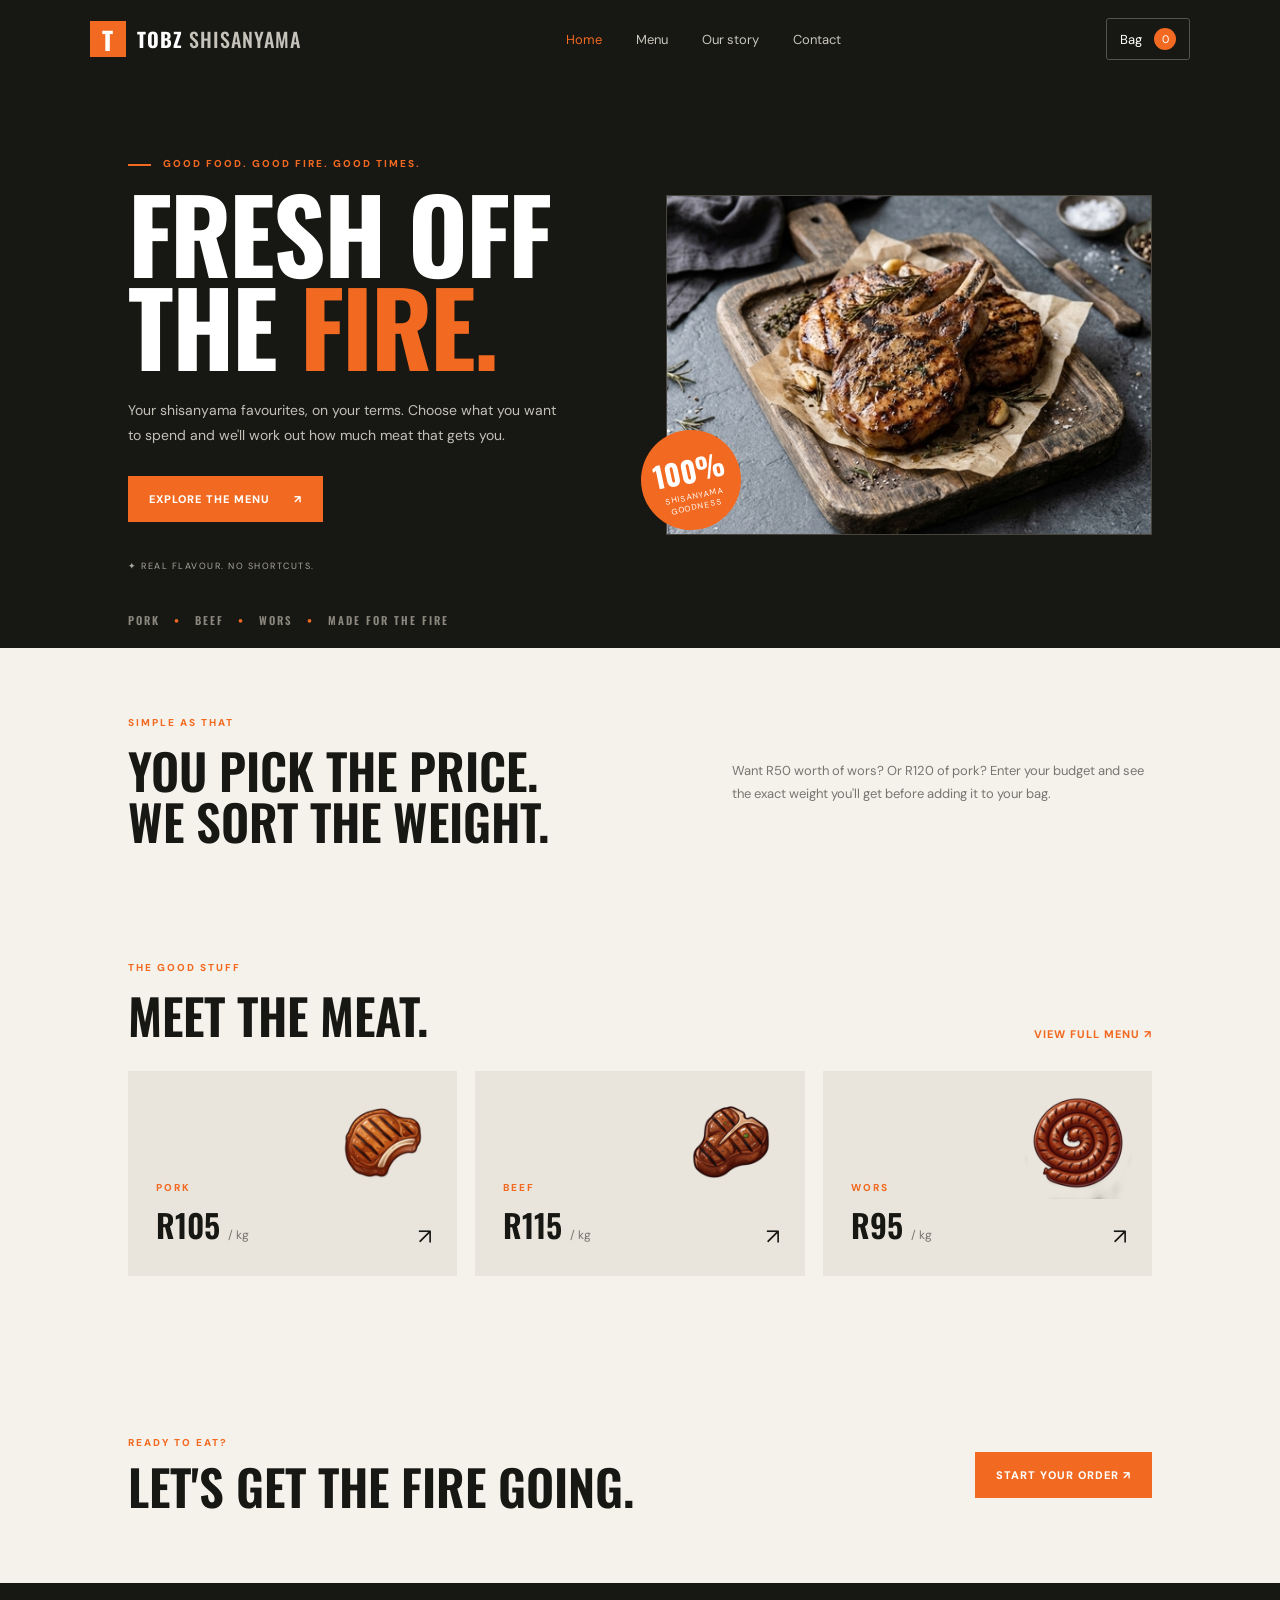
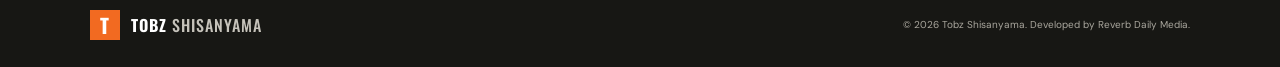
==== index.html @ d02a060b "Remove temporary PWA diagnostic display" ====
<!DOCTYPE html>
<html lang="en">
<head>
  <meta charset="UTF-8"><meta name="viewport" content="width=device-width, initial-scale=1.0">
  <meta name="theme-color" content="#171714"><meta name="description" content="Order shisanyama from Tobz. Choose how much you want to spend and we'll calculate your meat weight.">
  <title>Tobz Shisanyama | Good food. Good fire.</title>
  <link rel="preconnect" href="https://fonts.googleapis.com"><link rel="preconnect" href="https://fonts.gstatic.com" crossorigin>
  <link href="https://fonts.googleapis.com/css2?family=DM+Sans:wght@400;500;600;700;800&family=Oswald:wght@500;600;700&display=swap" rel="stylesheet"><link rel="stylesheet" href="style.css">

  <link rel="manifest" href="./manifest.json">
  <link rel="icon" type="image/svg+xml" sizes="any" href="./icons/icon-192.svg">
  <link rel="apple-touch-icon" href="./icons/icon-192.svg">
  <meta name="apple-mobile-web-app-capable" content="yes">
  <meta name="apple-mobile-web-app-status-bar-style" content="black-translucent">
  <meta name="apple-mobile-web-app-title" content="Tobz Shisanyama">
  <meta name="mobile-web-app-capable" content="yes">
  <meta name="msapplication-TileColor" content="#171714">
</head>
<body>
<header class="site-header"><a class="brand" href="index.html"><span class="brand-mark">T</span><span>TOBZ<span class="brand-light"> SHISANYAMA</span></span></a>
<nav class="desktop-nav"><a class="active" href="index.html">Home</a><a href="menu.html">Menu</a><a href="about.html">Our story</a><a href="contact.html">Contact</a></nav>
<button class="cart-trigger" id="open-cart"><span>Bag</span><span class="cart-count" id="cart-count">0</span></button></header>
<main>
<section class="hero home-hero"><div class="hero-copy"><p class="eyebrow"><span></span> GOOD FOOD. GOOD FIRE. GOOD TIMES.</p><h1>FRESH OFF<br>THE <em>FIRE.</em></h1><p class="hero-description">Your shisanyama favourites, on your terms. Choose what you want to spend and we'll work out how much meat that gets you.</p><a class="primary-button" href="menu.html">EXPLORE THE MENU <span>↗</span></a><div class="hero-note">✦ REAL FLAVOUR. NO SHORTCUTS.</div></div>
<div class="hero-visual"><div class="hero-image-placeholder"><img src="images/Hero%20Image.jpg" alt="Tobz Shisanyama food"></div><div class="hero-stamp"><strong>100%</strong><span>SHISANYAMA<br>GOODNESS</span></div></div><div class="hero-bottom">PORK <span>•</span> BEEF <span>•</span> WORS <span>•</span> MADE FOR THE FIRE</div></section>
<section class="home-intro"><div><p class="eyebrow">SIMPLE AS THAT</p><h2>YOU PICK THE PRICE.<br>WE SORT THE WEIGHT.</h2></div><p>Want R50 worth of wors? Or R120 of pork? Enter your budget and see the exact weight you'll get before adding it to your bag.</p></section>
<section class="quick-menu"><div class="section-heading"><div><p class="eyebrow">THE GOOD STUFF</p><h2>MEET THE MEAT.</h2></div><a class="text-link" href="menu.html">VIEW FULL MENU ↗</a></div><div class="quick-grid">
<a class="quick-card" href="menu.html#pork"><img class="quick-meat-image" src="images/Pork.png" alt="Pork"><span class="quick-type">PORK</span><strong>R105 <small>/ kg</small></strong><span class="quick-arrow">↗</span></a>
<a class="quick-card" href="menu.html#beef"><img class="quick-meat-image" src="images/Beef.png" alt="Beef"><span class="quick-type">BEEF</span><strong>R115 <small>/ kg</small></strong><span class="quick-arrow">↗</span></a>
<a class="quick-card" href="menu.html#wors"><img class="quick-meat-image" src="images/Wors.png" alt="Wors"><span class="quick-type">WORS</span><strong>R95 <small>/ kg</small></strong><span class="quick-arrow">↗</span></a></div></section>
<section class="contact-strip"><div><p class="eyebrow">READY TO EAT?</p><h2>LET'S GET THE FIRE GOING.</h2></div><a href="menu.html" class="primary-button">START YOUR ORDER ↗</a></section>
</main>
<footer><a class="brand footer-brand" href="index.html"><span class="brand-mark">T</span><span>TOBZ<span class="brand-light"> SHISANYAMA</span></span></a><span>© <span class="year"></span> Tobz Shisanyama. Developed by Reverb Daily Media.</span></footer>
<nav class="mobile-nav"><a class="selected" href="index.html"><span>⌂</span>Home</a><a href="menu.html"><span>☷</span>Menu</a><button id="mobile-cart"><span>▣</span>Bag <i id="mobile-cart-count">0</i></button><a href="about.html"><span>✦</span>About</a><a href="contact.html"><span>⌖</span>Contact</a></nav>
<div class="cart-overlay" id="cart-overlay" aria-hidden="true"><aside class="cart-panel" role="dialog" aria-modal="true" aria-labelledby="cart-title"><div class="cart-header"><div><p class="eyebrow">YOUR ORDER</p><h2 id="cart-title">YOUR BAG</h2></div><button class="close-cart" id="close-cart">×</button></div><div class="cart-items" id="cart-items"></div><div class="cart-footer"><div class="cart-total"><span>Subtotal</span><strong id="cart-total">R0.00</strong></div><button class="checkout-button" id="checkout-button" disabled>CHECKOUT</button></div></aside></div>
<script src="script.js"></script>

</body></html>
---- style.css ----
:root{--ink:#171714;--paper:#f5f2eb;--orange:#f26a21;--muted:#77756f;--line:#dedbd3;--white:#fff;--font:'DM Sans',sans-serif;--display:'Oswald',sans-serif}*{box-sizing:border-box}html{scroll-behavior:smooth;scroll-padding-top:90px}body{margin:0;background:var(--paper);color:var(--ink);font-family:var(--font)}a{color:inherit;text-decoration:none}button,input{font:inherit}button{cursor:pointer}.site-header{height:78px;padding:0 7%;display:flex;align-items:center;justify-content:space-between;background:var(--ink);color:white;position:sticky;top:0;z-index:5}.brand{display:flex;align-items:center;gap:11px;font-family:var(--display);font-size:20px;font-weight:700;letter-spacing:1px}.brand-mark{display:grid;place-items:center;width:36px;height:36px;background:var(--orange);color:white;font-size:25px}.brand-light{font-weight:500;color:#c6c3bb}.desktop-nav{display:flex;gap:34px;color:#c9c6bd;font-size:13px}.desktop-nav a:hover,.desktop-nav a.active{color:var(--orange)}.cart-trigger{display:flex;align-items:center;gap:12px;border:1px solid #55534d;background:transparent;color:white;border-radius:3px;padding:9px 13px;font-size:13px}.cart-count{display:grid;place-items:center;min-width:22px;height:22px;padding:0 5px;border-radius:50px;background:var(--orange);font-size:11px}.hero{position:relative;min-height:570px;background:var(--ink);color:white;padding:78px 10% 75px;display:grid;grid-template-columns:1fr 1fr;align-items:center;gap:5%;overflow:hidden}.hero-copy{position:relative;z-index:1}.eyebrow{font-size:10px;font-weight:800;letter-spacing:2px;color:var(--orange);margin:0 0 16px}.eyebrow span{display:inline-block;width:23px;height:2px;background:var(--orange);vertical-align:middle;margin-right:8px}.hero h1,.page-hero h1{font:700 clamp(65px,8vw,108px)/.91 var(--display);letter-spacing:-2px;margin:0 0 25px}.hero h1 em,.page-hero h1 em{font-style:normal;color:var(--orange)}.hero-description{max-width:430px;color:#c4c1b9;font-size:14px;line-height:1.8;margin-bottom:28px}.primary-button{display:inline-flex;align-items:center;gap:24px;background:var(--orange);color:white;padding:16px 21px;font-size:11px;font-weight:800;letter-spacing:1px;border:0;transition:.2s}.primary-button:hover,.add-button:hover{background:#d9530e;transform:translateY(-2px)}.hero-note{margin-top:38px;color:#aaa79e;font-size:9px;letter-spacing:1.5px}.hero-visual{position:relative;min-height:340px;display:grid;place-items:center}.hero-image-placeholder{width:100%;height:340px;background:linear-gradient(140deg,#39352d,#24231e);border:1px solid #49453c;display:flex;flex-direction:column;align-items:center;justify-content:center;gap:15px;color:#aaa69b;font-size:9px;letter-spacing:2px;text-align:center}.placeholder-icon{font-size:65px}.hero-stamp{position:absolute;bottom:5px;left:-25px;width:100px;height:100px;background:var(--orange);border-radius:50%;display:flex;flex-direction:column;align-items:center;justify-content:center;transform:rotate(-12deg)}.hero-stamp strong{font:700 29px var(--display)}.hero-stamp span{font-size:8px;line-height:1.3;letter-spacing:1px;text-align:center}.hero-bottom{position:absolute;bottom:20px;left:10%;font:600 11px var(--display);letter-spacing:2px;color:#8b887e}.hero-bottom span{color:var(--orange);padding:0 9px}.home-intro{padding:68px 10%;display:flex;align-items:center;justify-content:space-between;gap:45px}.home-intro h2,.section-heading h2,.about-section h2,.contact-strip h2,.story-content h2{font:600 clamp(34px,4vw,49px)/1.05 var(--display);margin:0}.home-intro>p{max-width:420px;font-size:13px;line-height:1.8;color:var(--muted)}.quick-menu{padding:45px 10% 90px}.section-heading{display:flex;justify-content:space-between;align-items:end}.text-link{font-size:11px;font-weight:800;color:var(--orange);letter-spacing:1px}.quick-grid{display:grid;grid-template-columns:repeat(3,1fr);gap:18px;margin-top:30px}.quick-card{position:relative;background:#e9e5dc;padding:28px;min-height:205px;display:flex;flex-direction:column;align-items:flex-start;justify-content:flex-end;transition:.2s}.quick-card:hover{transform:translateY(-4px);background:#e2dcd0}.quick-meat-image{position:absolute;top:16px;right:18px;width:112px;height:112px;object-fit:contain}.quick-type{font-size:10px;font-weight:800;letter-spacing:2px;color:var(--orange)}.quick-card strong{font:600 32px var(--display);margin-top:7px}.quick-card strong small{font:400 12px var(--font);color:var(--muted)}.quick-arrow{position:absolute;bottom:25px;right:25px;font-size:22px}.contact-strip{padding:70px 10%;display:flex;justify-content:space-between;align-items:center;gap:20px}.contact-strip .eyebrow{margin-bottom:12px}footer{background:var(--ink);color:#aaa79e;padding:27px 7%;display:flex;justify-content:space-between;align-items:center;font-size:10px}.footer-brand{color:white;font-size:16px}.footer-brand .brand-mark{width:30px;height:30px;font-size:20px}.page-hero{background:var(--ink);color:white;padding:75px 10% 80px}.page-hero h1{font-size:clamp(60px,8vw,94px);margin-bottom:18px}.page-hero>p:last-child{max-width:540px;color:#c4c1b9;font-size:14px;line-height:1.7}.menu-section{padding:55px 10% 90px}.price-explainer{display:flex;align-items:center;gap:17px;background:#e9e5dc;padding:20px 23px;margin-bottom:28px}.explainer-icon{display:grid;place-items:center;flex:0 0 42px;height:42px;background:var(--orange);color:white;font-size:26px}.price-explainer strong{font:600 19px var(--display)}.price-explainer p{font-size:11px;color:var(--muted);margin:5px 0 0}.category-tabs{display:flex;gap:8px;margin:28px 0}.category-tab{border:1px solid var(--line);background:transparent;padding:10px 19px;font-size:11px;font-weight:700;color:#68665f;border-radius:2px}.category-tab.active,.category-tab:hover{background:var(--ink);border-color:var(--ink);color:white}.product-grid{display:grid;grid-template-columns:repeat(3,1fr);gap:20px}.product-card{background:white;border:1px solid #e9e6df;min-width:0;scroll-margin-top:95px}.product-image-placeholder{height:205px;background:#e9e5dc;display:flex;flex-direction:column;justify-content:center;align-items:center;gap:10px;color:#aaa397}.product-image-placeholder img{width:100%;height:100%;padding:12px;object-fit:contain}.product-info{padding:20px}.product-category{font-size:9px;font-weight:800;letter-spacing:1.7px;color:var(--orange)}.product-info h3{font:600 25px var(--display);margin:7px 0}.product-price{font-size:13px;font-weight:800;margin:0 0 20px}.product-price span{font-weight:400;color:var(--muted)}.amount-label{display:block;font-size:9px;font-weight:800;letter-spacing:1px;color:#77756f}.amount-input-wrap{height:47px;margin-top:9px;border:1px solid var(--line);display:flex;align-items:center;background:#fff}.amount-input-wrap b{padding-left:13px;color:var(--orange);font-size:15px}.amount-input-wrap input{width:100%;height:100%;border:0;outline:0;padding:0 12px;font-size:16px;font-weight:700;color:var(--ink);background:transparent}.amount-input-wrap:focus-within{border-color:var(--orange)}.weight-result{display:flex;justify-content:space-between;align-items:center;padding:14px 0;border-bottom:1px solid var(--line);margin-bottom:15px}.weight-result span{font-size:9px;font-weight:800;letter-spacing:1px;color:var(--muted)}.weight-result strong{font:600 22px var(--display)}.add-button{width:100%;display:flex;justify-content:space-between;align-items:center;background:var(--ink);color:white;border:0;padding:14px 16px;font-size:10px;font-weight:800;letter-spacing:1px;transition:.2s}.add-button span{font-size:17px}.menu-footnote{font-size:10px;color:var(--muted);margin-top:23px}.story-content{padding:85px 12%;display:grid;grid-template-columns:.8fr 1.2fr;gap:75px;align-items:center}.story-art{min-height:310px;background:#e9e5dc;display:grid;place-items:center;font-size:110px}.story-content h2{margin-bottom:20px}.story-content p:not(.eyebrow){font-size:13px;line-height:1.9;color:var(--muted)}.story-content .primary-button{margin-top:15px}.values-row{background:#e9e5dc;padding:55px 10%;display:grid;grid-template-columns:repeat(3,1fr);gap:35px}.values-row span{color:var(--orange);font:600 22px var(--display)}.values-row h3{font:600 22px var(--display);margin:12px 0 5px}.values-row p{font-size:12px;color:var(--muted);line-height:1.7}.contact-content{padding:65px 10% 85px;display:grid;grid-template-columns:repeat(3,1fr);gap:18px}.contact-card{background:#e9e5dc;padding:27px;min-height:225px}.contact-icon{font-size:27px;color:var(--orange)}.contact-card .eyebrow{margin:17px 0 8px}.contact-card h2{font:600 23px var(--display);margin:0}.contact-card p:last-child{font-size:12px;color:var(--muted);line-height:1.6}.mobile-nav{display:none}.cart-overlay{position:fixed;inset:0;background:#0009;z-index:20;display:flex;justify-content:flex-end;opacity:0;visibility:hidden;transition:.25s}.cart-overlay.open{opacity:1;visibility:visible}.cart-panel{background:var(--paper);width:min(450px,100%);height:100%;padding:27px;display:flex;flex-direction:column;transform:translateX(100%);transition:.25s}.cart-overlay.open .cart-panel{transform:translateX(0)}.cart-header{display:flex;justify-content:space-between;align-items:center;border-bottom:1px solid var(--line);padding-bottom:18px}.cart-header .eyebrow{margin-bottom:7px}.cart-header h2{font:600 29px var(--display);margin:0}.close-cart{font-size:30px;border:0;background:none}.cart-items{flex:1;overflow:auto;padding:12px 0}.empty-cart{text-align:center;padding:65px 10px;color:var(--muted)}.empty-cart span{font-size:40px}.empty-cart h3{color:var(--ink);font:600 23px var(--display)}.empty-cart p{font-size:12px}.cart-footer{border-top:1px solid var(--line);padding-top:18px}.cart-total{display:flex;justify-content:space-between;font-size:14px}.cart-total strong{font-size:18px}.cart-note{font-size:10px;color:var(--muted);line-height:1.5}.checkout-button{width:100%;padding:16px;background:var(--ink);color:white;border:0;font-size:11px;font-weight:800;letter-spacing:1px}.checkout-button:disabled{opacity:.4;cursor:not-allowed}.cart-line{display:flex;justify-content:space-between;gap:12px;padding:15px 0;border-bottom:1px solid var(--line)}.cart-line h4{margin:0 0 5px;font:600 19px var(--display)}.cart-line p{font-size:11px;color:var(--muted);margin:0}.cart-line input{width:82px;padding:8px;border:1px solid var(--line);background:white}.remove-item{border:0;background:none;color:#b64b25;font-size:11px;padding:9px 0}.cart-line-price{font-weight:800;color:var(--ink);margin-top:5px!important}.sr-only{position:absolute;width:1px;height:1px;padding:0;margin:-1px;overflow:hidden;clip:rect(0,0,0,0);white-space:nowrap;border:0}
@media(max-width:800px){.site-header{height:68px;padding:0 5%}.brand{font-size:16px}.desktop-nav{gap:16px;font-size:11px}.hero{padding:65px 7% 75px;min-height:auto}.hero h1{font-size:75px}.hero-visual,.hero-image-placeholder{min-height:270px;height:270px}.home-intro{padding:55px 7%;gap:25px}.quick-menu{padding:40px 7% 65px}.menu-section{padding:42px 6% 75px}.product-grid{grid-template-columns:repeat(2,1fr)}.product-image-placeholder{height:170px}.story-content{padding:60px 7%;gap:35px}.contact-content{padding:50px 7%;gap:12px}.contact-card{padding:20px}.values-row{padding:45px 7%;gap:20px}}
@media(max-width:600px){body{padding-bottom:68px}.site-header{height:64px;padding:0 5%}.brand{font-size:16px}.brand-light{display:none}.desktop-nav{display:none}.cart-trigger{padding:7px 10px}.hero{grid-template-columns:1fr;padding:55px 7% 76px;gap:30px}.hero h1{font-size:73px}.hero-description{font-size:13px}.hero-visual,.hero-image-placeholder{height:235px;min-height:235px}.hero-stamp{width:82px;height:82px;left:-9px}.hero-bottom{left:7%;font-size:9px}.home-intro{padding:48px 7%;display:block}.home-intro h2,.section-heading h2{font-size:37px}.home-intro>p{margin-top:16px}.quick-menu{padding:35px 6% 55px}.section-heading{align-items:flex-start;gap:15px;flex-direction:column}.quick-grid{grid-template-columns:1fr;gap:10px}.quick-card{min-height:155px}.contact-strip{padding:50px 7%;align-items:flex-start;flex-direction:column}.contact-strip h2{font-size:35px}.page-hero{padding:58px 7% 60px}.page-hero h1{font-size:68px}.menu-section{padding:30px 5% 55px}.price-explainer{padding:15px;align-items:flex-start}.price-explainer strong{font-size:16px}.category-tabs{overflow-x:auto;white-space:nowrap}.category-tab{flex:0 0 auto}.product-grid{grid-template-columns:1fr;gap:15px}.product-image-placeholder{height:200px}.product-info{padding:19px}.story-content{padding:48px 7%;grid-template-columns:1fr;gap:28px}.story-art{min-height:180px;font-size:80px}.values-row{padding:40px 8%;grid-template-columns:1fr;gap:22px}.values-row h3{margin:6px 0}.contact-content{padding:35px 6% 50px;grid-template-columns:1fr}.contact-card{min-height:160px}.mobile-nav{position:fixed;bottom:0;left:0;right:0;height:66px;z-index:9;background:#fff;border-top:1px solid var(--line);display:flex;justify-content:space-around;align-items:center;padding:4px 5px calc(4px + env(safe-area-inset-bottom));box-shadow:0 -4px 18px #1717140c}.mobile-nav a,.mobile-nav button{position:relative;display:flex;flex:1;flex-direction:column;align-items:center;justify-content:center;gap:3px;background:none;border:0;color:#89867e;font-size:9px;font-weight:700}.mobile-nav a span,.mobile-nav button span{font-size:19px;line-height:1.1}.mobile-nav .selected{color:var(--orange)}.mobile-nav i{position:absolute;top:0;right:calc(50% - 21px);font-style:normal;font-size:8px;min-width:15px;height:15px;border-radius:50%;background:var(--orange);color:white;display:grid;place-items:center}.cart-panel{padding:22px}.footer-brand{font-size:15px}footer{padding:24px 6%;gap:12px;align-items:flex-start;flex-direction:column}}


/* Sandbox checkout */
.checkout-page{max-width:1100px;margin:0 auto;padding:55px 7% 85px}
.checkout-heading{margin-bottom:30px}.checkout-heading h1{font:600 clamp(44px,6vw,68px)/1 var(--display);margin:0 0 12px}.checkout-heading h1 em{font-style:normal;color:var(--orange)}.checkout-heading>p:last-child{font-size:13px;color:var(--muted);line-height:1.7}
.sandbox-notice{padding:15px 18px;background:#fff0e6;border:1px solid #f4c5a9;color:#8e3c14;font-size:12px;line-height:1.6;margin-bottom:25px}.sandbox-notice strong{display:block;font-size:11px;letter-spacing:1px;margin-bottom:3px}
.checkout-layout{display:grid;grid-template-columns:1.15fr .85fr;gap:25px;align-items:start}.checkout-form,.checkout-summary{background:#fff;border:1px solid var(--line);padding:25px}.checkout-form h2,.checkout-summary h2{font:600 25px var(--display);margin:0 0 20px}.checkout-fields{display:grid;grid-template-columns:1fr 1fr;gap:15px}.checkout-field{display:flex;flex-direction:column;gap:7px}.checkout-field.full{grid-column:1/-1}.checkout-field label{font-size:10px;font-weight:800;letter-spacing:1px;color:#68665f}.checkout-field input,.checkout-field select,.checkout-field textarea{width:100%;padding:13px;border:1px solid var(--line);background:#fff;color:var(--ink);font:13px var(--font);border-radius:0}.checkout-field textarea{min-height:85px;resize:vertical}.checkout-field input:focus,.checkout-field select:focus,.checkout-field textarea:focus{outline:1px solid var(--orange);border-color:var(--orange)}
.checkout-summary-line{display:flex;justify-content:space-between;gap:15px;padding:12px 0;border-bottom:1px solid var(--line);font-size:12px}.checkout-summary-line span:last-child{font-weight:700;white-space:nowrap}.checkout-grand-total{display:flex;justify-content:space-between;padding:20px 0 5px;font-size:14px}.checkout-grand-total strong{font:600 25px var(--display)}.checkout-submit,.whatsapp-order{width:100%;display:flex;justify-content:center;align-items:center;gap:10px;padding:16px;border:0;font-size:11px;font-weight:800;letter-spacing:1px;text-align:center}.checkout-submit{background:var(--ink);color:#fff;margin-top:20px}.checkout-submit:disabled{opacity:.55;cursor:wait}.whatsapp-order{background:#168b4b;color:#fff;margin-top:12px;text-decoration:none}.checkout-status{display:none;margin-top:20px;padding:17px;background:#edf5ed;border:1px solid #c8dfc8;font-size:12px;line-height:1.7}.checkout-status.visible{display:block}.checkout-status.error{background:#fff0e6;border-color:#f4c5a9;color:#8e3c14}.checkout-status strong{display:block;margin-bottom:5px}.checkout-back{display:inline-block;margin-top:22px;color:var(--orange);font-size:11px;font-weight:800;letter-spacing:1px}.checkout-empty{text-align:center;padding:40px 10px;color:var(--muted);font-size:13px}.checkout-empty a{color:var(--orange);font-weight:800}
@media(max-width:700px){.checkout-page{padding:38px 5% 60px}.checkout-layout{grid-template-columns:1fr}.checkout-form,.checkout-summary{padding:19px}.checkout-fields{grid-template-columns:1fr}.checkout-field.full{grid-column:auto}}

/* Ensure filtered menu items are hidden in every browser. */
.product-card[hidden]{display:none!important}


/* Hero photography: fill the existing rectangular frame. */
.hero-image-placeholder{overflow:hidden}
.hero-image-placeholder img{display:block;width:100%;height:100%;object-fit:cover;object-position:center}
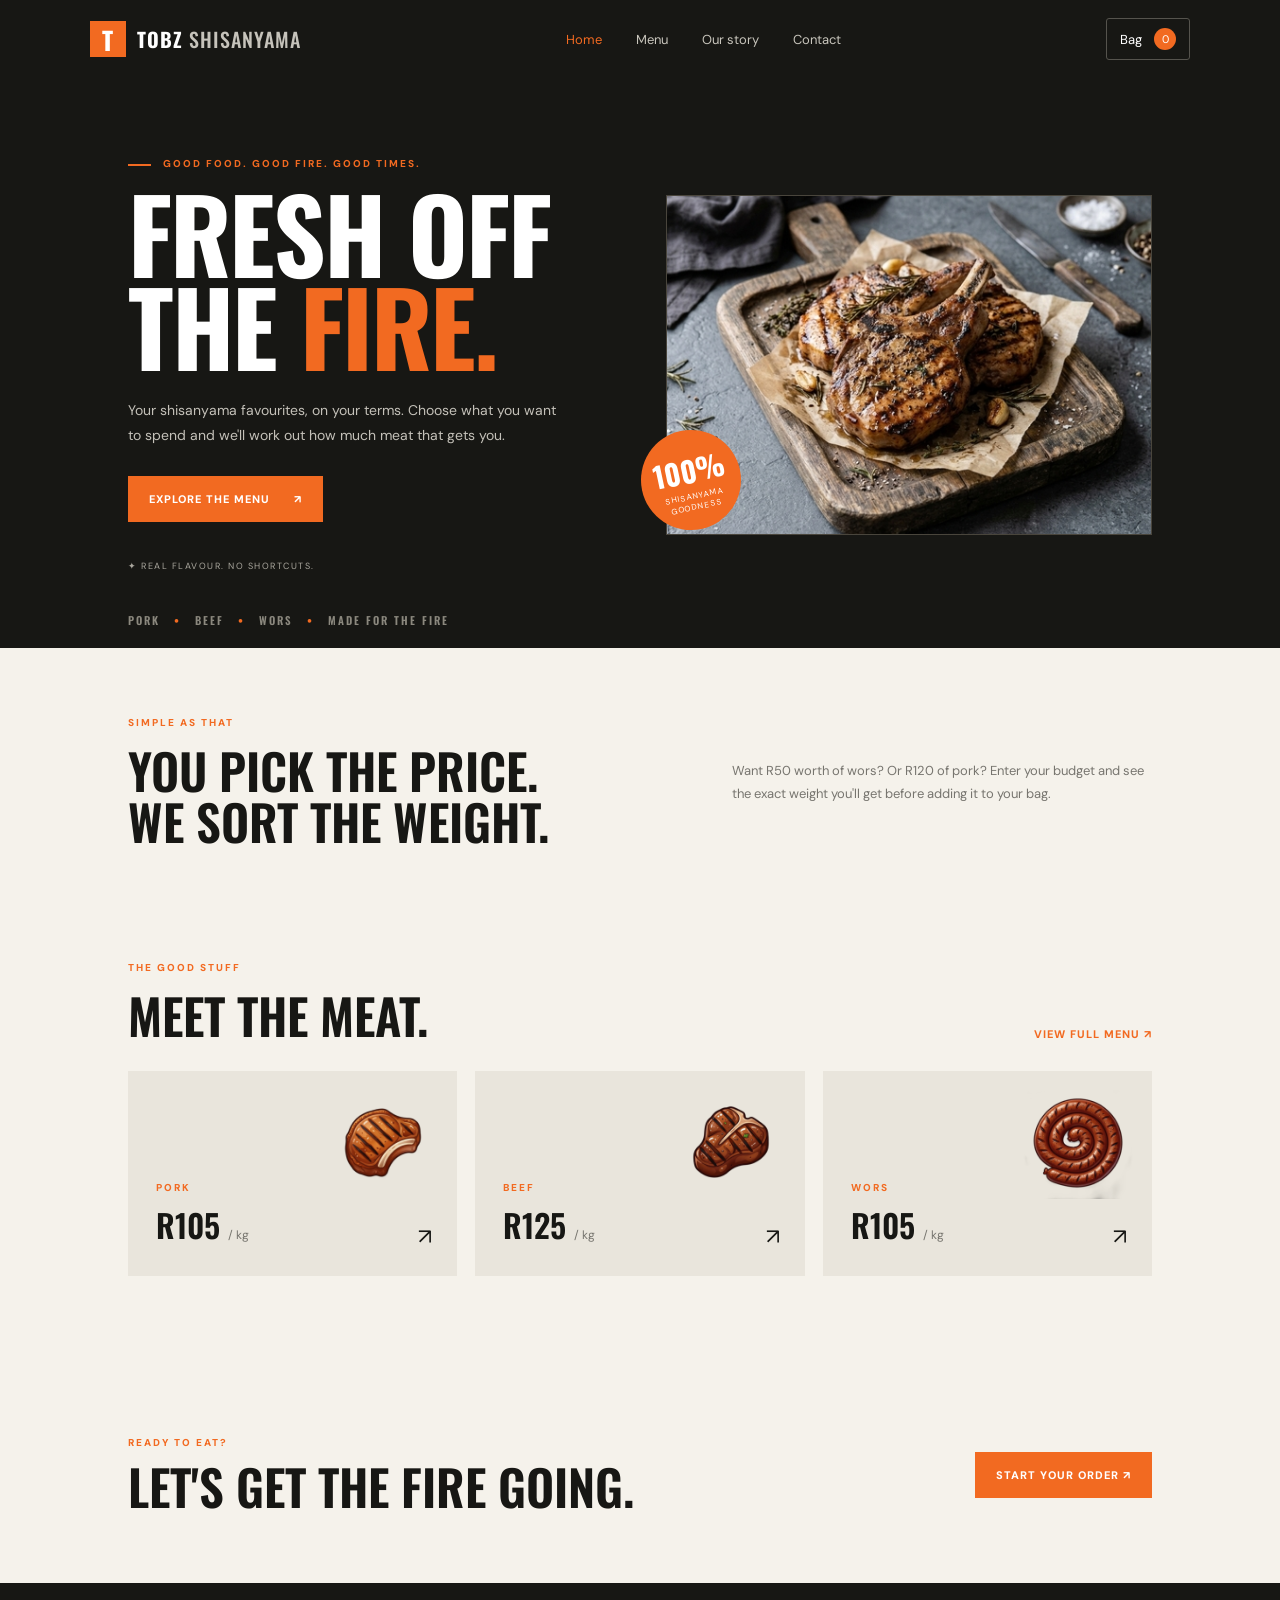
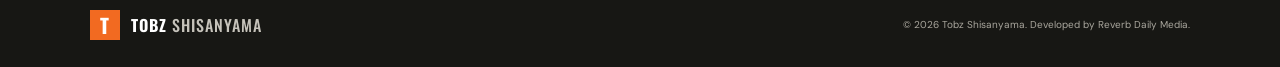
==== commit b2959d62: "Update homepage meat prices" ====
--- a/index.html
+++ b/index.html
@@ -26,8 +26,8 @@
 <section class="home-intro"><div><p class="eyebrow">SIMPLE AS THAT</p><h2>YOU PICK THE PRICE.<br>WE SORT THE WEIGHT.</h2></div><p>Want R50 worth of wors? Or R120 of pork? Enter your budget and see the exact weight you'll get before adding it to your bag.</p></section>
 <section class="quick-menu"><div class="section-heading"><div><p class="eyebrow">THE GOOD STUFF</p><h2>MEET THE MEAT.</h2></div><a class="text-link" href="menu.html">VIEW FULL MENU ↗</a></div><div class="quick-grid">
 <a class="quick-card" href="menu.html#pork"><img class="quick-meat-image" src="images/Pork.png" alt="Pork"><span class="quick-type">PORK</span><strong>R105 <small>/ kg</small></strong><span class="quick-arrow">↗</span></a>
-<a class="quick-card" href="menu.html#beef"><img class="quick-meat-image" src="images/Beef.png" alt="Beef"><span class="quick-type">BEEF</span><strong>R115 <small>/ kg</small></strong><span class="quick-arrow">↗</span></a>
-<a class="quick-card" href="menu.html#wors"><img class="quick-meat-image" src="images/Wors.png" alt="Wors"><span class="quick-type">WORS</span><strong>R95 <small>/ kg</small></strong><span class="quick-arrow">↗</span></a></div></section>
+<a class="quick-card" href="menu.html#beef"><img class="quick-meat-image" src="images/Beef.png" alt="Beef"><span class="quick-type">BEEF</span><strong>R125 <small>/ kg</small></strong><span class="quick-arrow">↗</span></a>
+<a class="quick-card" href="menu.html#wors"><img class="quick-meat-image" src="images/Wors.png" alt="Wors"><span class="quick-type">WORS</span><strong>R105 <small>/ kg</small></strong><span class="quick-arrow">↗</span></a></div></section>
 <section class="contact-strip"><div><p class="eyebrow">READY TO EAT?</p><h2>LET'S GET THE FIRE GOING.</h2></div><a href="menu.html" class="primary-button">START YOUR ORDER ↗</a></section>
 </main>
 <footer><a class="brand footer-brand" href="index.html"><span class="brand-mark">T</span><span>TOBZ<span class="brand-light"> SHISANYAMA</span></span></a><span>© <span class="year"></span> Tobz Shisanyama. Developed by Reverb Daily Media.</span></footer>
@@ -35,4 +35,12 @@
 <div class="cart-overlay" id="cart-overlay" aria-hidden="true"><aside class="cart-panel" role="dialog" aria-modal="true" aria-labelledby="cart-title"><div class="cart-header"><div><p class="eyebrow">YOUR ORDER</p><h2 id="cart-title">YOUR BAG</h2></div><button class="close-cart" id="close-cart">×</button></div><div class="cart-items" id="cart-items"></div><div class="cart-footer"><div class="cart-total"><span>Subtotal</span><strong id="cart-total">R0.00</strong></div><button class="checkout-button" id="checkout-button" disabled>CHECKOUT</button></div></aside></div>
 <script src="script.js"></script>
 
+<script>
+if ("serviceWorker" in navigator) {
+  window.addEventListener("load", () => {
+    navigator.serviceWorker.register("./service-worker.js", { scope: "./" })
+      .catch(error => console.error("Service worker registration failed:", error));
+  });
+}
+</script>
 </body></html>
--- a/style.css
+++ b/style.css
@@ -1,4 +1,5 @@
-:root{--ink:#171714;--paper:#f5f2eb;--orange:#f26a21;--muted:#77756f;--line:#dedbd3;--white:#fff;--font:'DM Sans',sans-serif;--display:'Oswald',sans-serif}*{box-sizing:border-box}html{scroll-behavior:smooth;scroll-padding-top:90px}body{margin:0;background:var(--paper);color:var(--ink);font-family:var(--font)}a{color:inherit;text-decoration:none}button,input{font:inherit}button{cursor:pointer}.site-header{height:78px;padding:0 7%;display:flex;align-items:center;justify-content:space-between;background:var(--ink);color:white;position:sticky;top:0;z-index:5}.brand{display:flex;align-items:center;gap:11px;font-family:var(--display);font-size:20px;font-weight:700;letter-spacing:1px}.brand-mark{display:grid;place-items:center;width:36px;height:36px;background:var(--orange);color:white;font-size:25px}.brand-light{font-weight:500;color:#c6c3bb}.desktop-nav{display:flex;gap:34px;color:#c9c6bd;font-size:13px}.desktop-nav a:hover,.desktop-nav a.active{color:var(--orange)}.cart-trigger{display:flex;align-items:center;gap:12px;border:1px solid #55534d;background:transparent;color:white;border-radius:3px;padding:9px 13px;font-size:13px}.cart-count{display:grid;place-items:center;min-width:22px;height:22px;padding:0 5px;border-radius:50px;background:var(--orange);font-size:11px}.hero{position:relative;min-height:570px;background:var(--ink);color:white;padding:78px 10% 75px;display:grid;grid-template-columns:1fr 1fr;align-items:center;gap:5%;overflow:hidden}.hero-copy{position:relative;z-index:1}.eyebrow{font-size:10px;font-weight:800;letter-spacing:2px;color:var(--orange);margin:0 0 16px}.eyebrow span{display:inline-block;width:23px;height:2px;background:var(--orange);vertical-align:middle;margin-right:8px}.hero h1,.page-hero h1{font:700 clamp(65px,8vw,108px)/.91 var(--display);letter-spacing:-2px;margin:0 0 25px}.hero h1 em,.page-hero h1 em{font-style:normal;color:var(--orange)}.hero-description{max-width:430px;color:#c4c1b9;font-size:14px;line-height:1.8;margin-bottom:28px}.primary-button{display:inline-flex;align-items:center;gap:24px;background:var(--orange);color:white;padding:16px 21px;font-size:11px;font-weight:800;letter-spacing:1px;border:0;transition:.2s}.primary-button:hover,.add-button:hover{background:#d9530e;transform:translateY(-2px)}.hero-note{margin-top:38px;color:#aaa79e;font-size:9px;letter-spacing:1.5px}.hero-visual{position:relative;min-height:340px;display:grid;place-items:center}.hero-image-placeholder{width:100%;height:340px;background:linear-gradient(140deg,#39352d,#24231e);border:1px solid #49453c;display:flex;flex-direction:column;align-items:center;justify-content:center;gap:15px;color:#aaa69b;font-size:9px;letter-spacing:2px;text-align:center}.placeholder-icon{font-size:65px}.hero-stamp{position:absolute;bottom:5px;left:-25px;width:100px;height:100px;background:var(--orange);border-radius:50%;display:flex;flex-direction:column;align-items:center;justify-content:center;transform:rotate(-12deg)}.hero-stamp strong{font:700 29px var(--display)}.hero-stamp span{font-size:8px;line-height:1.3;letter-spacing:1px;text-align:center}.hero-bottom{position:absolute;bottom:20px;left:10%;font:600 11px var(--display);letter-spacing:2px;color:#8b887e}.hero-bottom span{color:var(--orange);padding:0 9px}.home-intro{padding:68px 10%;display:flex;align-items:center;justify-content:space-between;gap:45px}.home-intro h2,.section-heading h2,.about-section h2,.contact-strip h2,.story-content h2{font:600 clamp(34px,4vw,49px)/1.05 var(--display);margin:0}.home-intro>p{max-width:420px;font-size:13px;line-height:1.8;color:var(--muted)}.quick-menu{padding:45px 10% 90px}.section-heading{display:flex;justify-content:space-between;align-items:end}.text-link{font-size:11px;font-weight:800;color:var(--orange);letter-spacing:1px}.quick-grid{display:grid;grid-template-columns:repeat(3,1fr);gap:18px;margin-top:30px}.quick-card{position:relative;background:#e9e5dc;padding:28px;min-height:205px;display:flex;flex-direction:column;align-items:flex-start;justify-content:flex-end;transition:.2s}.quick-card:hover{transform:translateY(-4px);background:#e2dcd0}.quick-meat-image{position:absolute;top:16px;right:18px;width:112px;height:112px;object-fit:contain}.quick-type{font-size:10px;font-weight:800;letter-spacing:2px;color:var(--orange)}.quick-card strong{font:600 32px var(--display);margin-top:7px}.quick-card strong small{font:400 12px var(--font);color:var(--muted)}.quick-arrow{position:absolute;bottom:25px;right:25px;font-size:22px}.contact-strip{padding:70px 10%;display:flex;justify-content:space-between;align-items:center;gap:20px}.contact-strip .eyebrow{margin-bottom:12px}footer{background:var(--ink);color:#aaa79e;padding:27px 7%;display:flex;justify-content:space-between;align-items:center;font-size:10px}.footer-brand{color:white;font-size:16px}.footer-brand .brand-mark{width:30px;height:30px;font-size:20px}.page-hero{background:var(--ink);color:white;padding:75px 10% 80px}.page-hero h1{font-size:clamp(60px,8vw,94px);margin-bottom:18px}.page-hero>p:last-child{max-width:540px;color:#c4c1b9;font-size:14px;line-height:1.7}.menu-section{padding:55px 10% 90px}.price-explainer{display:flex;align-items:center;gap:17px;background:#e9e5dc;padding:20px 23px;margin-bottom:28px}.explainer-icon{display:grid;place-items:center;flex:0 0 42px;height:42px;background:var(--orange);color:white;font-size:26px}.price-explainer strong{font:600 19px var(--display)}.price-explainer p{font-size:11px;color:var(--muted);margin:5px 0 0}.category-tabs{display:flex;gap:8px;margin:28px 0}.category-tab{border:1px solid var(--line);background:transparent;padding:10px 19px;font-size:11px;font-weight:700;color:#68665f;border-radius:2px}.category-tab.active,.category-tab:hover{background:var(--ink);border-color:var(--ink);color:white}.product-grid{display:grid;grid-template-columns:repeat(3,1fr);gap:20px}.product-card{background:white;border:1px solid #e9e6df;min-width:0;scroll-margin-top:95px}.product-image-placeholder{height:205px;background:#e9e5dc;display:flex;flex-direction:column;justify-content:center;align-items:center;gap:10px;color:#aaa397}.product-image-placeholder img{width:100%;height:100%;padding:12px;object-fit:contain}.product-info{padding:20px}.product-category{font-size:9px;font-weight:800;letter-spacing:1.7px;color:var(--orange)}.product-info h3{font:600 25px var(--display);margin:7px 0}.product-price{font-size:13px;font-weight:800;margin:0 0 20px}.product-price span{font-weight:400;color:var(--muted)}.amount-label{display:block;font-size:9px;font-weight:800;letter-spacing:1px;color:#77756f}.amount-input-wrap{height:47px;margin-top:9px;border:1px solid var(--line);display:flex;align-items:center;background:#fff}.amount-input-wrap b{padding-left:13px;color:var(--orange);font-size:15px}.amount-input-wrap input{width:100%;height:100%;border:0;outline:0;padding:0 12px;font-size:16px;font-weight:700;color:var(--ink);background:transparent}.amount-input-wrap:focus-within{border-color:var(--orange)}.weight-result{display:flex;justify-content:space-between;align-items:center;padding:14px 0;border-bottom:1px solid var(--line);margin-bottom:15px}.weight-result span{font-size:9px;font-weight:800;letter-spacing:1px;color:var(--muted)}.weight-result strong{font:600 22px var(--display)}.add-button{width:100%;display:flex;justify-content:space-between;align-items:center;background:var(--ink);color:white;border:0;padding:14px 16px;font-size:10px;font-weight:800;letter-spacing:1px;transition:.2s}.add-button span{font-size:17px}.menu-footnote{font-size:10px;color:var(--muted);margin-top:23px}.story-content{padding:85px 12%;display:grid;grid-template-columns:.8fr 1.2fr;gap:75px;align-items:center}.story-art{min-height:310px;background:#e9e5dc;display:grid;place-items:center;font-size:110px}.story-content h2{margin-bottom:20px}.story-content p:not(.eyebrow){font-size:13px;line-height:1.9;color:var(--muted)}.story-content .primary-button{margin-top:15px}.values-row{background:#e9e5dc;padding:55px 10%;display:grid;grid-template-columns:repeat(3,1fr);gap:35px}.values-row span{color:var(--orange);font:600 22px var(--display)}.values-row h3{font:600 22px var(--display);margin:12px 0 5px}.values-row p{font-size:12px;color:var(--muted);line-height:1.7}.contact-content{padding:65px 10% 85px;display:grid;grid-template-columns:repeat(3,1fr);gap:18px}.contact-card{background:#e9e5dc;padding:27px;min-height:225px}.contact-icon{font-size:27px;color:var(--orange)}.contact-card .eyebrow{margin:17px 0 8px}.contact-card h2{font:600 23px var(--display);margin:0}.contact-card p:last-child{font-size:12px;color:var(--muted);line-height:1.6}.mobile-nav{display:none}.cart-overlay{position:fixed;inset:0;background:#0009;z-index:20;display:flex;justify-content:flex-end;opacity:0;visibility:hidden;transition:.25s}.cart-overlay.open{opacity:1;visibility:visible}.cart-panel{background:var(--paper);width:min(450px,100%);height:100%;padding:27px;display:flex;flex-direction:column;transform:translateX(100%);transition:.25s}.cart-overlay.open .cart-panel{transform:translateX(0)}.cart-header{display:flex;justify-content:space-between;align-items:center;border-bottom:1px solid var(--line);padding-bottom:18px}.cart-header .eyebrow{margin-bottom:7px}.cart-header h2{font:600 29px var(--display);margin:0}.close-cart{font-size:30px;border:0;background:none}.cart-items{flex:1;overflow:auto;padding:12px 0}.empty-cart{text-align:center;padding:65px 10px;color:var(--muted)}.empty-cart span{font-size:40px}.empty-cart h3{color:var(--ink);font:600 23px var(--display)}.empty-cart p{font-size:12px}.cart-footer{border-top:1px solid var(--line);padding-top:18px}.cart-total{display:flex;justify-content:space-between;font-size:14px}.cart-total strong{font-size:18px}.cart-note{font-size:10px;color:var(--muted);line-height:1.5}.checkout-button{width:100%;padding:16px;background:var(--ink);color:white;border:0;font-size:11px;font-weight:800;letter-spacing:1px}.checkout-button:disabled{opacity:.4;cursor:not-allowed}.cart-line{display:flex;justify-content:space-between;gap:12px;padding:15px 0;border-bottom:1px solid var(--line)}.cart-line h4{margin:0 0 5px;font:600 19px var(--display)}.cart-line p{font-size:11px;color:var(--muted);margin:0}.cart-line input{width:82px;padding:8px;border:1px solid var(--line);background:white}.remove-item{border:0;background:none;color:#b64b25;font-size:11px;padding:9px 0}.cart-line-price{font-weight:800;color:var(--ink);margin-top:5px!important}.sr-only{position:absolute;width:1px;height:1px;padding:0;margin:-1px;overflow:hidden;clip:rect(0,0,0,0);white-space:nowrap;border:0}
+@import url('https://fonts.googleapis.com/css2?family=Bebas+Neue&display=swap');
+:root{--ink:#171714;--paper:#f5f2eb;--orange:#f26a21;--muted:#77756f;--line:#dedbd3;--white:#fff;--font:'DM Sans',sans-serif;--display:'Oswald',sans-serif}*{box-sizing:border-box}html{scroll-behavior:smooth;scroll-padding-top:90px;overscroll-behavior-y:contain}body{margin:0;background:var(--paper);color:var(--ink);font-family:var(--font)}a{color:inherit;text-decoration:none}button,input{font:inherit}button{cursor:pointer}.site-header{height:78px;padding:0 7%;display:flex;align-items:center;justify-content:space-between;background:var(--ink);color:white;position:sticky;top:0;z-index:5}.brand{display:flex;align-items:center;gap:11px;font-family:var(--display);font-size:20px;font-weight:700;letter-spacing:1px}.brand-mark{display:grid;place-items:center;width:36px;height:36px;background:var(--orange);color:white;font-size:25px}.brand-light{font-weight:500;color:#c6c3bb}.desktop-nav{display:flex;gap:34px;color:#c9c6bd;font-size:13px}.desktop-nav a:hover,.desktop-nav a.active{color:var(--orange)}.cart-trigger{display:flex;align-items:center;gap:12px;border:1px solid #55534d;background:transparent;color:white;border-radius:3px;padding:9px 13px;font-size:13px}.cart-count{display:grid;place-items:center;min-width:22px;height:22px;padding:0 5px;border-radius:50px;background:var(--orange);font-size:11px}.hero{position:relative;min-height:570px;background:var(--ink);color:white;padding:78px 10% 75px;display:grid;grid-template-columns:1fr 1fr;align-items:center;gap:5%;overflow:hidden}.hero-copy{position:relative;z-index:1}.eyebrow{font-size:10px;font-weight:800;letter-spacing:2px;color:var(--orange);margin:0 0 16px}.eyebrow span{display:inline-block;width:23px;height:2px;background:var(--orange);vertical-align:middle;margin-right:8px}.hero h1,.page-hero h1{font:700 clamp(65px,8vw,108px)/.91 var(--display);letter-spacing:-2px;margin:0 0 25px}.hero h1 em,.page-hero h1 em{font-style:normal;color:var(--orange)}.hero-description{max-width:430px;color:#c4c1b9;font-size:14px;line-height:1.8;margin-bottom:28px}.primary-button{display:inline-flex;align-items:center;gap:24px;background:var(--orange);color:white;padding:16px 21px;font-size:11px;font-weight:800;letter-spacing:1px;border:0;transition:.2s}.primary-button:hover,.add-button:hover{background:#d9530e;transform:translateY(-2px)}.hero-note{margin-top:38px;color:#aaa79e;font-size:9px;letter-spacing:1.5px}.hero-visual{position:relative;min-height:340px;display:grid;place-items:center}.hero-image-placeholder{width:100%;height:340px;background:linear-gradient(140deg,#39352d,#24231e);border:1px solid #49453c;display:flex;flex-direction:column;align-items:center;justify-content:center;gap:15px;color:#aaa69b;font-size:9px;letter-spacing:2px;text-align:center}.placeholder-icon{font-size:65px}.hero-stamp{position:absolute;bottom:5px;left:-25px;width:100px;height:100px;background:var(--orange);border-radius:50%;display:flex;flex-direction:column;align-items:center;justify-content:center;transform:rotate(-12deg)}.hero-stamp strong{font:700 29px var(--display)}.hero-stamp span{font-size:8px;line-height:1.3;letter-spacing:1px;text-align:center}.hero-bottom{position:absolute;bottom:20px;left:10%;font:600 11px var(--display);letter-spacing:2px;color:#8b887e}.hero-bottom span{color:var(--orange);padding:0 9px}.home-intro{padding:68px 10%;display:flex;align-items:center;justify-content:space-between;gap:45px}.home-intro h2,.section-heading h2,.about-section h2,.contact-strip h2,.story-content h2{font:600 clamp(34px,4vw,49px)/1.05 var(--display);margin:0}.home-intro>p{max-width:420px;font-size:13px;line-height:1.8;color:var(--muted)}.quick-menu{padding:45px 10% 90px}.section-heading{display:flex;justify-content:space-between;align-items:end}.text-link{font-size:11px;font-weight:800;color:var(--orange);letter-spacing:1px}.quick-grid{display:grid;grid-template-columns:repeat(3,1fr);gap:18px;margin-top:30px}.quick-card{position:relative;background:#e9e5dc;padding:28px;min-height:205px;display:flex;flex-direction:column;align-items:flex-start;justify-content:flex-end;transition:.2s}.quick-card:hover{transform:translateY(-4px);background:#e2dcd0}.quick-meat-image{position:absolute;top:16px;right:18px;width:112px;height:112px;object-fit:contain}.quick-type{font-size:10px;font-weight:800;letter-spacing:2px;color:var(--orange)}.quick-card strong{font:600 32px var(--display);margin-top:7px}.quick-card strong small{font:400 12px var(--font);color:var(--muted)}.quick-arrow{position:absolute;bottom:25px;right:25px;font-size:22px}.contact-strip{padding:70px 10%;display:flex;justify-content:space-between;align-items:center;gap:20px}.contact-strip .eyebrow{margin-bottom:12px}footer{background:var(--ink);color:#aaa79e;padding:27px 7%;display:flex;justify-content:space-between;align-items:center;font-size:10px}.footer-brand{color:white;font-size:16px}.footer-brand .brand-mark{width:30px;height:30px;font-size:20px}.page-hero{background:var(--ink);color:white;padding:75px 10% 80px}.page-hero h1{font-size:clamp(60px,8vw,94px);margin-bottom:18px}.page-hero>p:last-child{max-width:540px;color:#c4c1b9;font-size:14px;line-height:1.7}.menu-section{padding:55px 10% 90px}.price-explainer{display:flex;align-items:center;gap:17px;background:#e9e5dc;padding:20px 23px;margin-bottom:28px}.explainer-icon{display:grid;place-items:center;flex:0 0 42px;height:42px;background:var(--orange);color:white;font-size:26px}.price-explainer strong{font:600 19px var(--display)}.price-explainer p{font-size:11px;color:var(--muted);margin:5px 0 0}.category-tabs{display:flex;gap:8px;margin:28px 0}.category-tab{border:1px solid var(--line);background:transparent;padding:10px 19px;font-size:11px;font-weight:700;color:#68665f;border-radius:2px}.category-tab.active,.category-tab:hover{background:var(--ink);border-color:var(--ink);color:white}.product-grid{display:grid;grid-template-columns:repeat(3,1fr);gap:20px}.product-card{background:white;border:1px solid #e9e6df;min-width:0;scroll-margin-top:95px}.product-image-placeholder{height:205px;background:#e9e5dc;display:flex;flex-direction:column;justify-content:center;align-items:center;gap:10px;color:#aaa397}.product-image-placeholder img{width:100%;height:100%;padding:12px;object-fit:contain}.product-info{padding:20px}.product-category{font-size:9px;font-weight:800;letter-spacing:1.7px;color:var(--orange)}.product-info h3{font:600 25px var(--display);margin:7px 0}.product-price{font-size:13px;font-weight:800;margin:0 0 20px}.product-price span{font-weight:400;color:var(--muted)}.amount-label{display:block;font-size:9px;font-weight:800;letter-spacing:1px;color:#77756f}.amount-input-wrap{height:47px;margin-top:9px;border:1px solid var(--line);display:flex;align-items:center;background:#fff}.amount-input-wrap b{padding-left:13px;color:var(--orange);font-size:15px}.amount-input-wrap input{width:100%;height:100%;border:0;outline:0;padding:0 12px;font-size:16px;font-weight:700;color:var(--ink);background:transparent}.amount-input-wrap:focus-within{border-color:var(--orange)}.weight-result{display:flex;justify-content:space-between;align-items:center;padding:14px 0;border-bottom:1px solid var(--line);margin-bottom:15px}.weight-result span{font-size:9px;font-weight:800;letter-spacing:1px;color:var(--muted)}.weight-result strong{font:600 22px var(--display)}.add-button{width:100%;display:flex;justify-content:space-between;align-items:center;background:var(--ink);color:white;border:0;padding:14px 16px;font-size:10px;font-weight:800;letter-spacing:1px;transition:.2s}.add-button span{font-size:17px}.menu-footnote{font-size:10px;color:var(--muted);margin-top:23px}.story-content{padding:85px 12%;display:grid;grid-template-columns:.8fr 1.2fr;gap:75px;align-items:center}.story-art{min-height:310px;background:#e9e5dc;display:grid;place-items:center;font-size:110px}.story-content h2{margin-bottom:20px}.story-content p:not(.eyebrow){font-size:13px;line-height:1.9;color:var(--muted)}.story-content .primary-button{margin-top:15px}.values-row{background:#e9e5dc;padding:55px 10%;display:grid;grid-template-columns:repeat(3,1fr);gap:35px}.values-row span{color:var(--orange);font:600 22px var(--display)}.values-row h3{font:600 22px var(--display);margin:12px 0 5px}.values-row p{font-size:12px;color:var(--muted);line-height:1.7}.contact-content{padding:65px 10% 85px;display:grid;grid-template-columns:repeat(3,1fr);gap:18px}.contact-card{background:#e9e5dc;padding:27px;min-height:225px}.contact-icon{font-size:27px;color:var(--orange)}.contact-card .eyebrow{margin:17px 0 8px}.contact-card h2{font:600 23px var(--display);margin:0}.contact-card p:last-child{font-size:12px;color:var(--muted);line-height:1.6}.mobile-nav{display:none}.cart-overlay{position:fixed;inset:0;background:#0009;z-index:20;display:flex;justify-content:flex-end;opacity:0;visibility:hidden;transition:.25s}.cart-overlay.open{opacity:1;visibility:visible}.cart-panel{background:var(--paper);width:min(450px,100%);height:100%;padding:27px;display:flex;flex-direction:column;transform:translateX(100%);transition:.25s}.cart-overlay.open .cart-panel{transform:translateX(0)}.cart-header{display:flex;justify-content:space-between;align-items:center;border-bottom:1px solid var(--line);padding-bottom:18px}.cart-header .eyebrow{margin-bottom:7px}.cart-header h2{font:600 29px var(--display);margin:0}.close-cart{font-size:30px;border:0;background:none}.cart-items{flex:1;overflow:auto;padding:12px 0}.empty-cart{text-align:center;padding:65px 10px;color:var(--muted)}.empty-cart span{font-size:40px}.empty-cart h3{color:var(--ink);font:600 23px var(--display)}.empty-cart p{font-size:12px}.cart-footer{border-top:1px solid var(--line);padding-top:18px}.cart-total{display:flex;justify-content:space-between;font-size:14px}.cart-total strong{font-size:18px}.cart-note{font-size:10px;color:var(--muted);line-height:1.5}.checkout-button{width:100%;padding:16px;background:var(--ink);color:white;border:0;font-size:11px;font-weight:800;letter-spacing:1px}.checkout-button:disabled{opacity:.4;cursor:not-allowed}.cart-line{display:flex;justify-content:space-between;gap:12px;padding:15px 0;border-bottom:1px solid var(--line)}.cart-line h4{margin:0 0 5px;font:600 19px var(--display)}.cart-line p{font-size:11px;color:var(--muted);margin:0}.cart-line input{width:82px;padding:8px;border:1px solid var(--line);background:white}.remove-item{border:0;background:none;color:#b64b25;font-size:11px;padding:9px 0}.cart-line-price{font-weight:800;color:var(--ink);margin-top:5px!important}.sr-only{position:absolute;width:1px;height:1px;padding:0;margin:-1px;overflow:hidden;clip:rect(0,0,0,0);white-space:nowrap;border:0}
 @media(max-width:800px){.site-header{height:68px;padding:0 5%}.brand{font-size:16px}.desktop-nav{gap:16px;font-size:11px}.hero{padding:65px 7% 75px;min-height:auto}.hero h1{font-size:75px}.hero-visual,.hero-image-placeholder{min-height:270px;height:270px}.home-intro{padding:55px 7%;gap:25px}.quick-menu{padding:40px 7% 65px}.menu-section{padding:42px 6% 75px}.product-grid{grid-template-columns:repeat(2,1fr)}.product-image-placeholder{height:170px}.story-content{padding:60px 7%;gap:35px}.contact-content{padding:50px 7%;gap:12px}.contact-card{padding:20px}.values-row{padding:45px 7%;gap:20px}}
 @media(max-width:600px){body{padding-bottom:68px}.site-header{height:64px;padding:0 5%}.brand{font-size:16px}.brand-light{display:none}.desktop-nav{display:none}.cart-trigger{padding:7px 10px}.hero{grid-template-columns:1fr;padding:55px 7% 76px;gap:30px}.hero h1{font-size:73px}.hero-description{font-size:13px}.hero-visual,.hero-image-placeholder{height:235px;min-height:235px}.hero-stamp{width:82px;height:82px;left:-9px}.hero-bottom{left:7%;font-size:9px}.home-intro{padding:48px 7%;display:block}.home-intro h2,.section-heading h2{font-size:37px}.home-intro>p{margin-top:16px}.quick-menu{padding:35px 6% 55px}.section-heading{align-items:flex-start;gap:15px;flex-direction:column}.quick-grid{grid-template-columns:1fr;gap:10px}.quick-card{min-height:155px}.contact-strip{padding:50px 7%;align-items:flex-start;flex-direction:column}.contact-strip h2{font-size:35px}.page-hero{padding:58px 7% 60px}.page-hero h1{font-size:68px}.menu-section{padding:30px 5% 55px}.price-explainer{padding:15px;align-items:flex-start}.price-explainer strong{font-size:16px}.category-tabs{overflow-x:auto;white-space:nowrap}.category-tab{flex:0 0 auto}.product-grid{grid-template-columns:1fr;gap:15px}.product-image-placeholder{height:200px}.product-info{padding:19px}.story-content{padding:48px 7%;grid-template-columns:1fr;gap:28px}.story-art{min-height:180px;font-size:80px}.values-row{padding:40px 8%;grid-template-columns:1fr;gap:22px}.values-row h3{margin:6px 0}.contact-content{padding:35px 6% 50px;grid-template-columns:1fr}.contact-card{min-height:160px}.mobile-nav{position:fixed;bottom:0;left:0;right:0;height:66px;z-index:9;background:#fff;border-top:1px solid var(--line);display:flex;justify-content:space-around;align-items:center;padding:4px 5px calc(4px + env(safe-area-inset-bottom));box-shadow:0 -4px 18px #1717140c}.mobile-nav a,.mobile-nav button{position:relative;display:flex;flex:1;flex-direction:column;align-items:center;justify-content:center;gap:3px;background:none;border:0;color:#89867e;font-size:9px;font-weight:700}.mobile-nav a span,.mobile-nav button span{font-size:19px;line-height:1.1}.mobile-nav .selected{color:var(--orange)}.mobile-nav i{position:absolute;top:0;right:calc(50% - 21px);font-style:normal;font-size:8px;min-width:15px;height:15px;border-radius:50%;background:var(--orange);color:white;display:grid;place-items:center}.cart-panel{padding:22px}.footer-brand{font-size:15px}footer{padding:24px 6%;gap:12px;align-items:flex-start;flex-direction:column}}
 
@@ -18,3 +19,4 @@
 /* Hero photography: fill the existing rectangular frame. */
 .hero-image-placeholder{overflow:hidden}
 .hero-image-placeholder img{display:block;width:100%;height:100%;object-fit:cover;object-position:center}
+.pull-refresh-indicator{position:fixed;top:12px;left:0;right:0;width:100vw;max-width:100vw;margin:0;padding:0;z-index:9999;display:flex;justify-content:center;align-items:center;transform:translateY(-8px);opacity:0;pointer-events:none;transition:opacity .12s ease,transform .12s ease}.pull-refresh-indicator span{display:inline-block;max-width:calc(100vw - 32px);padding:7px 16px;background:var(--ink);color:#fff;border:1px solid var(--orange);border-radius:3px;font-family:'Bebas Neue',sans-serif;font-size:16px;line-height:1.2;letter-spacing:1px;white-space:nowrap}.pull-refresh-indicator.visible{opacity:1;transform:translateY(0)}
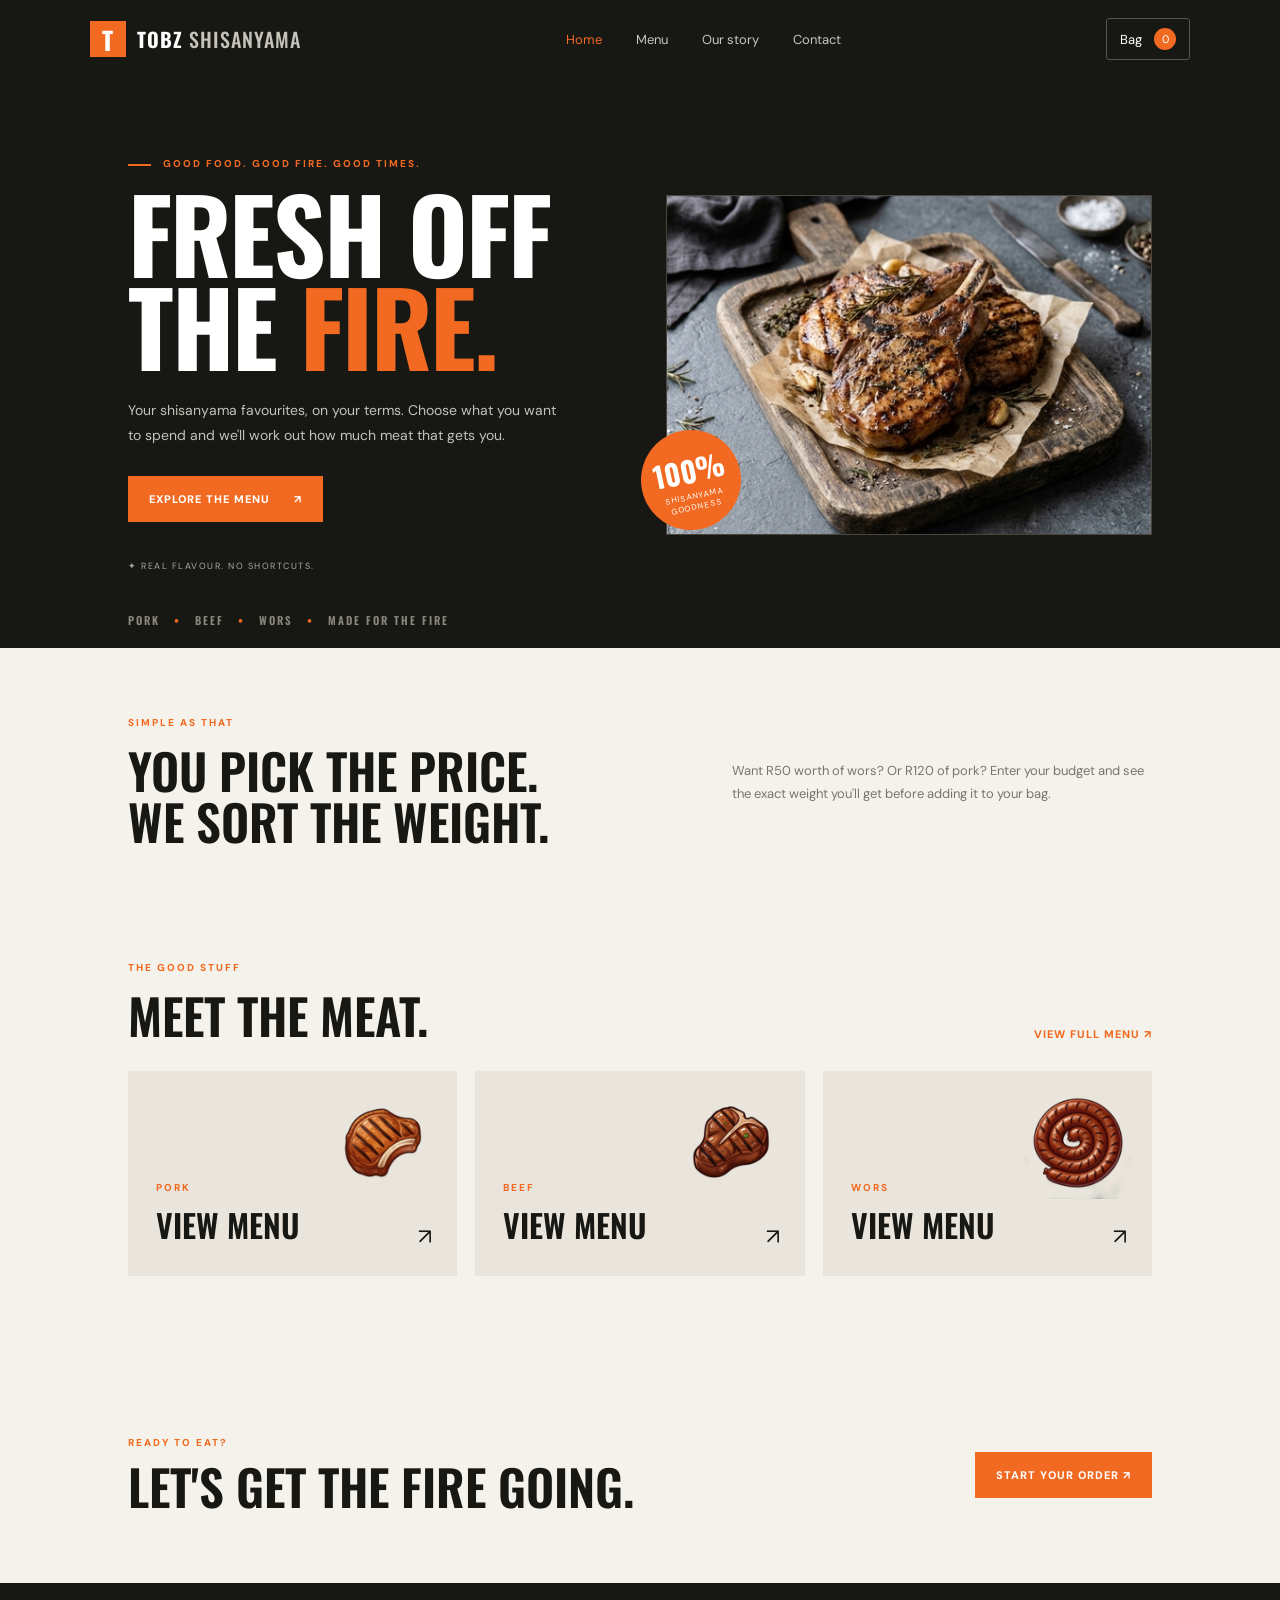
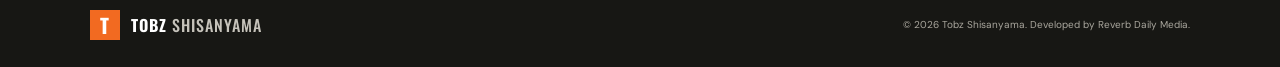
==== commit 091ab33c: "Hide per-kilogram prices on homepage" ====
--- a/index.html
+++ b/index.html
@@ -25,9 +25,9 @@
 <div class="hero-visual"><div class="hero-image-placeholder"><img src="images/Hero%20Image.jpg" alt="Tobz Shisanyama food"></div><div class="hero-stamp"><strong>100%</strong><span>SHISANYAMA<br>GOODNESS</span></div></div><div class="hero-bottom">PORK <span>•</span> BEEF <span>•</span> WORS <span>•</span> MADE FOR THE FIRE</div></section>
 <section class="home-intro"><div><p class="eyebrow">SIMPLE AS THAT</p><h2>YOU PICK THE PRICE.<br>WE SORT THE WEIGHT.</h2></div><p>Want R50 worth of wors? Or R120 of pork? Enter your budget and see the exact weight you'll get before adding it to your bag.</p></section>
 <section class="quick-menu"><div class="section-heading"><div><p class="eyebrow">THE GOOD STUFF</p><h2>MEET THE MEAT.</h2></div><a class="text-link" href="menu.html">VIEW FULL MENU ↗</a></div><div class="quick-grid">
-<a class="quick-card" href="menu.html#pork"><img class="quick-meat-image" src="images/Pork.png" alt="Pork"><span class="quick-type">PORK</span><strong>R105 <small>/ kg</small></strong><span class="quick-arrow">↗</span></a>
-<a class="quick-card" href="menu.html#beef"><img class="quick-meat-image" src="images/Beef.png" alt="Beef"><span class="quick-type">BEEF</span><strong>R125 <small>/ kg</small></strong><span class="quick-arrow">↗</span></a>
-<a class="quick-card" href="menu.html#wors"><img class="quick-meat-image" src="images/Wors.png" alt="Wors"><span class="quick-type">WORS</span><strong>R105 <small>/ kg</small></strong><span class="quick-arrow">↗</span></a></div></section>
+<a class="quick-card" href="menu.html#pork"><img class="quick-meat-image" src="images/Pork.png" alt="Pork"><span class="quick-type">PORK</span><strong>VIEW MENU</strong><span class="quick-arrow">↗</span></a>
+<a class="quick-card" href="menu.html#beef"><img class="quick-meat-image" src="images/Beef.png" alt="Beef"><span class="quick-type">BEEF</span><strong>VIEW MENU</strong><span class="quick-arrow">↗</span></a>
+<a class="quick-card" href="menu.html#wors"><img class="quick-meat-image" src="images/Wors.png" alt="Wors"><span class="quick-type">WORS</span><strong>VIEW MENU</strong><span class="quick-arrow">↗</span></a></div></section>
 <section class="contact-strip"><div><p class="eyebrow">READY TO EAT?</p><h2>LET'S GET THE FIRE GOING.</h2></div><a href="menu.html" class="primary-button">START YOUR ORDER ↗</a></section>
 </main>
 <footer><a class="brand footer-brand" href="index.html"><span class="brand-mark">T</span><span>TOBZ<span class="brand-light"> SHISANYAMA</span></span></a><span>© <span class="year"></span> Tobz Shisanyama. Developed by Reverb Daily Media.</span></footer>
@@ -36,10 +36,15 @@
 <script src="script.js"></script>
 
 <script>
+/* Offline/PWA mode disabled: remove any previously installed worker and its caches. */
 if ("serviceWorker" in navigator) {
-  window.addEventListener("load", () => {
-    navigator.serviceWorker.register("./service-worker.js", { scope: "./" })
-      .catch(error => console.error("Service worker registration failed:", error));
+  window.addEventListener("load", async () => {
+    const registrations = await navigator.serviceWorker.getRegistrations();
+    await Promise.all(registrations.map(registration => registration.unregister()));
+    if ("caches" in window) {
+      const keys = await caches.keys();
+      await Promise.all(keys.filter(key => key.startsWith("tobz-shisanyama-")).map(key => caches.delete(key)));
+    }
   });
 }
 </script>
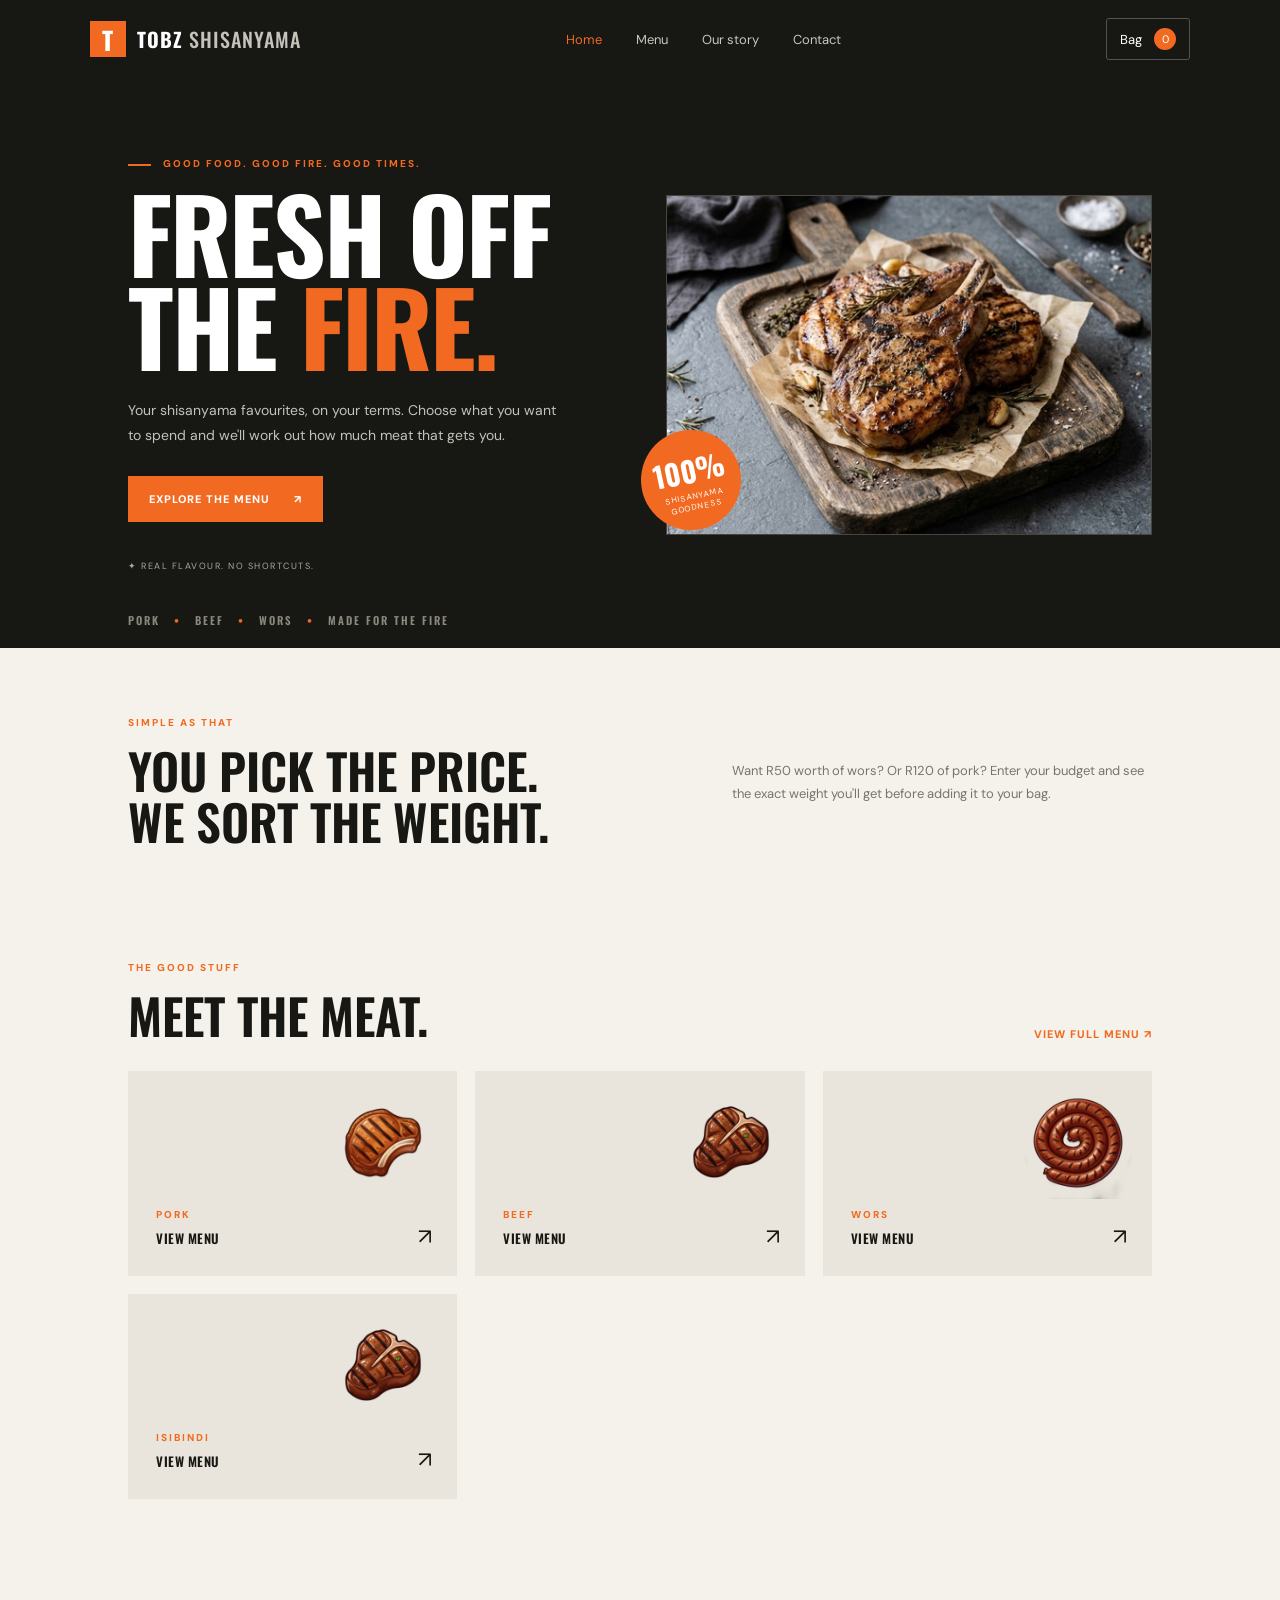
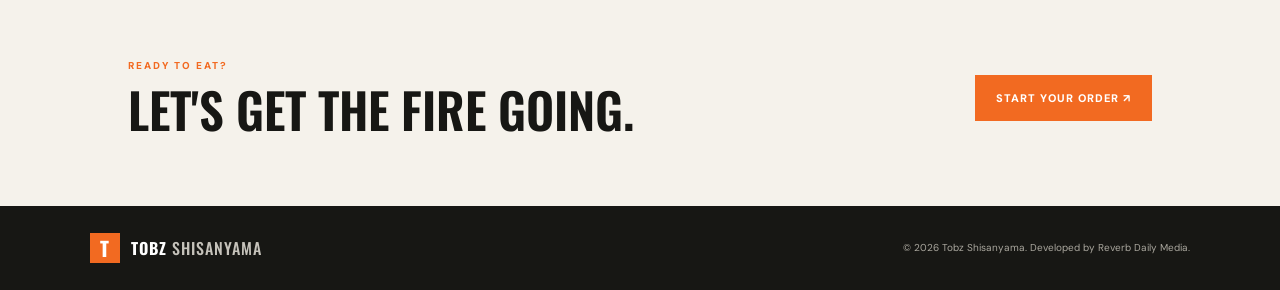
==== commit 70e5d482: "Add Isibindi to homepage meat cards" ====
--- a/index.html
+++ b/index.html
@@ -27,7 +27,8 @@
 <section class="quick-menu"><div class="section-heading"><div><p class="eyebrow">THE GOOD STUFF</p><h2>MEET THE MEAT.</h2></div><a class="text-link" href="menu.html">VIEW FULL MENU ↗</a></div><div class="quick-grid">
 <a class="quick-card" href="menu.html#pork"><img class="quick-meat-image" src="images/Pork.png" alt="Pork"><span class="quick-type">PORK</span><strong>VIEW MENU</strong><span class="quick-arrow">↗</span></a>
 <a class="quick-card" href="menu.html#beef"><img class="quick-meat-image" src="images/Beef.png" alt="Beef"><span class="quick-type">BEEF</span><strong>VIEW MENU</strong><span class="quick-arrow">↗</span></a>
-<a class="quick-card" href="menu.html#wors"><img class="quick-meat-image" src="images/Wors.png" alt="Wors"><span class="quick-type">WORS</span><strong>VIEW MENU</strong><span class="quick-arrow">↗</span></a></div></section>
+<a class="quick-card" href="menu.html#wors"><img class="quick-meat-image" src="images/Wors.png" alt="Wors"><span class="quick-type">WORS</span><strong>VIEW MENU</strong><span class="quick-arrow">↗</span></a>
+<a class="quick-card" href="menu.html#isibindi"><img class="quick-meat-image" src="images/Beef.png" alt="Isibindi and Umhlehlo"><span class="quick-type">ISIBINDI</span><strong>VIEW MENU</strong><span class="quick-arrow">↗</span></a></div></section>
 <section class="contact-strip"><div><p class="eyebrow">READY TO EAT?</p><h2>LET'S GET THE FIRE GOING.</h2></div><a href="menu.html" class="primary-button">START YOUR ORDER ↗</a></section>
 </main>
 <footer><a class="brand footer-brand" href="index.html"><span class="brand-mark">T</span><span>TOBZ<span class="brand-light"> SHISANYAMA</span></span></a><span>© <span class="year"></span> Tobz Shisanyama. Developed by Reverb Daily Media.</span></footer>
--- a/style.css
+++ b/style.css
@@ -1,5 +1,5 @@
 @import url('https://fonts.googleapis.com/css2?family=Bebas+Neue&display=swap');
-:root{--ink:#171714;--paper:#f5f2eb;--orange:#f26a21;--muted:#77756f;--line:#dedbd3;--white:#fff;--font:'DM Sans',sans-serif;--display:'Oswald',sans-serif}*{box-sizing:border-box}html{scroll-behavior:smooth;scroll-padding-top:90px;overscroll-behavior-y:contain}body{margin:0;background:var(--paper);color:var(--ink);font-family:var(--font)}a{color:inherit;text-decoration:none}button,input{font:inherit}button{cursor:pointer}.site-header{height:78px;padding:0 7%;display:flex;align-items:center;justify-content:space-between;background:var(--ink);color:white;position:sticky;top:0;z-index:5}.brand{display:flex;align-items:center;gap:11px;font-family:var(--display);font-size:20px;font-weight:700;letter-spacing:1px}.brand-mark{display:grid;place-items:center;width:36px;height:36px;background:var(--orange);color:white;font-size:25px}.brand-light{font-weight:500;color:#c6c3bb}.desktop-nav{display:flex;gap:34px;color:#c9c6bd;font-size:13px}.desktop-nav a:hover,.desktop-nav a.active{color:var(--orange)}.cart-trigger{display:flex;align-items:center;gap:12px;border:1px solid #55534d;background:transparent;color:white;border-radius:3px;padding:9px 13px;font-size:13px}.cart-count{display:grid;place-items:center;min-width:22px;height:22px;padding:0 5px;border-radius:50px;background:var(--orange);font-size:11px}.hero{position:relative;min-height:570px;background:var(--ink);color:white;padding:78px 10% 75px;display:grid;grid-template-columns:1fr 1fr;align-items:center;gap:5%;overflow:hidden}.hero-copy{position:relative;z-index:1}.eyebrow{font-size:10px;font-weight:800;letter-spacing:2px;color:var(--orange);margin:0 0 16px}.eyebrow span{display:inline-block;width:23px;height:2px;background:var(--orange);vertical-align:middle;margin-right:8px}.hero h1,.page-hero h1{font:700 clamp(65px,8vw,108px)/.91 var(--display);letter-spacing:-2px;margin:0 0 25px}.hero h1 em,.page-hero h1 em{font-style:normal;color:var(--orange)}.hero-description{max-width:430px;color:#c4c1b9;font-size:14px;line-height:1.8;margin-bottom:28px}.primary-button{display:inline-flex;align-items:center;gap:24px;background:var(--orange);color:white;padding:16px 21px;font-size:11px;font-weight:800;letter-spacing:1px;border:0;transition:.2s}.primary-button:hover,.add-button:hover{background:#d9530e;transform:translateY(-2px)}.hero-note{margin-top:38px;color:#aaa79e;font-size:9px;letter-spacing:1.5px}.hero-visual{position:relative;min-height:340px;display:grid;place-items:center}.hero-image-placeholder{width:100%;height:340px;background:linear-gradient(140deg,#39352d,#24231e);border:1px solid #49453c;display:flex;flex-direction:column;align-items:center;justify-content:center;gap:15px;color:#aaa69b;font-size:9px;letter-spacing:2px;text-align:center}.placeholder-icon{font-size:65px}.hero-stamp{position:absolute;bottom:5px;left:-25px;width:100px;height:100px;background:var(--orange);border-radius:50%;display:flex;flex-direction:column;align-items:center;justify-content:center;transform:rotate(-12deg)}.hero-stamp strong{font:700 29px var(--display)}.hero-stamp span{font-size:8px;line-height:1.3;letter-spacing:1px;text-align:center}.hero-bottom{position:absolute;bottom:20px;left:10%;font:600 11px var(--display);letter-spacing:2px;color:#8b887e}.hero-bottom span{color:var(--orange);padding:0 9px}.home-intro{padding:68px 10%;display:flex;align-items:center;justify-content:space-between;gap:45px}.home-intro h2,.section-heading h2,.about-section h2,.contact-strip h2,.story-content h2{font:600 clamp(34px,4vw,49px)/1.05 var(--display);margin:0}.home-intro>p{max-width:420px;font-size:13px;line-height:1.8;color:var(--muted)}.quick-menu{padding:45px 10% 90px}.section-heading{display:flex;justify-content:space-between;align-items:end}.text-link{font-size:11px;font-weight:800;color:var(--orange);letter-spacing:1px}.quick-grid{display:grid;grid-template-columns:repeat(3,1fr);gap:18px;margin-top:30px}.quick-card{position:relative;background:#e9e5dc;padding:28px;min-height:205px;display:flex;flex-direction:column;align-items:flex-start;justify-content:flex-end;transition:.2s}.quick-card:hover{transform:translateY(-4px);background:#e2dcd0}.quick-meat-image{position:absolute;top:16px;right:18px;width:112px;height:112px;object-fit:contain}.quick-type{font-size:10px;font-weight:800;letter-spacing:2px;color:var(--orange)}.quick-card strong{font:600 32px var(--display);margin-top:7px}.quick-card strong small{font:400 12px var(--font);color:var(--muted)}.quick-arrow{position:absolute;bottom:25px;right:25px;font-size:22px}.contact-strip{padding:70px 10%;display:flex;justify-content:space-between;align-items:center;gap:20px}.contact-strip .eyebrow{margin-bottom:12px}footer{background:var(--ink);color:#aaa79e;padding:27px 7%;display:flex;justify-content:space-between;align-items:center;font-size:10px}.footer-brand{color:white;font-size:16px}.footer-brand .brand-mark{width:30px;height:30px;font-size:20px}.page-hero{background:var(--ink);color:white;padding:75px 10% 80px}.page-hero h1{font-size:clamp(60px,8vw,94px);margin-bottom:18px}.page-hero>p:last-child{max-width:540px;color:#c4c1b9;font-size:14px;line-height:1.7}.menu-section{padding:55px 10% 90px}.price-explainer{display:flex;align-items:center;gap:17px;background:#e9e5dc;padding:20px 23px;margin-bottom:28px}.explainer-icon{display:grid;place-items:center;flex:0 0 42px;height:42px;background:var(--orange);color:white;font-size:26px}.price-explainer strong{font:600 19px var(--display)}.price-explainer p{font-size:11px;color:var(--muted);margin:5px 0 0}.category-tabs{display:flex;gap:8px;margin:28px 0}.category-tab{border:1px solid var(--line);background:transparent;padding:10px 19px;font-size:11px;font-weight:700;color:#68665f;border-radius:2px}.category-tab.active,.category-tab:hover{background:var(--ink);border-color:var(--ink);color:white}.product-grid{display:grid;grid-template-columns:repeat(3,1fr);gap:20px}.product-card{background:white;border:1px solid #e9e6df;min-width:0;scroll-margin-top:95px}.product-image-placeholder{height:205px;background:#e9e5dc;display:flex;flex-direction:column;justify-content:center;align-items:center;gap:10px;color:#aaa397}.product-image-placeholder img{width:100%;height:100%;padding:12px;object-fit:contain}.product-info{padding:20px}.product-category{font-size:9px;font-weight:800;letter-spacing:1.7px;color:var(--orange)}.product-info h3{font:600 25px var(--display);margin:7px 0}.product-price{font-size:13px;font-weight:800;margin:0 0 20px}.product-price span{font-weight:400;color:var(--muted)}.amount-label{display:block;font-size:9px;font-weight:800;letter-spacing:1px;color:#77756f}.amount-input-wrap{height:47px;margin-top:9px;border:1px solid var(--line);display:flex;align-items:center;background:#fff}.amount-input-wrap b{padding-left:13px;color:var(--orange);font-size:15px}.amount-input-wrap input{width:100%;height:100%;border:0;outline:0;padding:0 12px;font-size:16px;font-weight:700;color:var(--ink);background:transparent}.amount-input-wrap:focus-within{border-color:var(--orange)}.weight-result{display:flex;justify-content:space-between;align-items:center;padding:14px 0;border-bottom:1px solid var(--line);margin-bottom:15px}.weight-result span{font-size:9px;font-weight:800;letter-spacing:1px;color:var(--muted)}.weight-result strong{font:600 22px var(--display)}.add-button{width:100%;display:flex;justify-content:space-between;align-items:center;background:var(--ink);color:white;border:0;padding:14px 16px;font-size:10px;font-weight:800;letter-spacing:1px;transition:.2s}.add-button span{font-size:17px}.menu-footnote{font-size:10px;color:var(--muted);margin-top:23px}.story-content{padding:85px 12%;display:grid;grid-template-columns:.8fr 1.2fr;gap:75px;align-items:center}.story-art{min-height:310px;background:#e9e5dc;display:grid;place-items:center;font-size:110px}.story-content h2{margin-bottom:20px}.story-content p:not(.eyebrow){font-size:13px;line-height:1.9;color:var(--muted)}.story-content .primary-button{margin-top:15px}.values-row{background:#e9e5dc;padding:55px 10%;display:grid;grid-template-columns:repeat(3,1fr);gap:35px}.values-row span{color:var(--orange);font:600 22px var(--display)}.values-row h3{font:600 22px var(--display);margin:12px 0 5px}.values-row p{font-size:12px;color:var(--muted);line-height:1.7}.contact-content{padding:65px 10% 85px;display:grid;grid-template-columns:repeat(3,1fr);gap:18px}.contact-card{background:#e9e5dc;padding:27px;min-height:225px}.contact-icon{font-size:27px;color:var(--orange)}.contact-card .eyebrow{margin:17px 0 8px}.contact-card h2{font:600 23px var(--display);margin:0}.contact-card p:last-child{font-size:12px;color:var(--muted);line-height:1.6}.mobile-nav{display:none}.cart-overlay{position:fixed;inset:0;background:#0009;z-index:20;display:flex;justify-content:flex-end;opacity:0;visibility:hidden;transition:.25s}.cart-overlay.open{opacity:1;visibility:visible}.cart-panel{background:var(--paper);width:min(450px,100%);height:100%;padding:27px;display:flex;flex-direction:column;transform:translateX(100%);transition:.25s}.cart-overlay.open .cart-panel{transform:translateX(0)}.cart-header{display:flex;justify-content:space-between;align-items:center;border-bottom:1px solid var(--line);padding-bottom:18px}.cart-header .eyebrow{margin-bottom:7px}.cart-header h2{font:600 29px var(--display);margin:0}.close-cart{font-size:30px;border:0;background:none}.cart-items{flex:1;overflow:auto;padding:12px 0}.empty-cart{text-align:center;padding:65px 10px;color:var(--muted)}.empty-cart span{font-size:40px}.empty-cart h3{color:var(--ink);font:600 23px var(--display)}.empty-cart p{font-size:12px}.cart-footer{border-top:1px solid var(--line);padding-top:18px}.cart-total{display:flex;justify-content:space-between;font-size:14px}.cart-total strong{font-size:18px}.cart-note{font-size:10px;color:var(--muted);line-height:1.5}.checkout-button{width:100%;padding:16px;background:var(--ink);color:white;border:0;font-size:11px;font-weight:800;letter-spacing:1px}.checkout-button:disabled{opacity:.4;cursor:not-allowed}.cart-line{display:flex;justify-content:space-between;gap:12px;padding:15px 0;border-bottom:1px solid var(--line)}.cart-line h4{margin:0 0 5px;font:600 19px var(--display)}.cart-line p{font-size:11px;color:var(--muted);margin:0}.cart-line input{width:82px;padding:8px;border:1px solid var(--line);background:white}.remove-item{border:0;background:none;color:#b64b25;font-size:11px;padding:9px 0}.cart-line-price{font-weight:800;color:var(--ink);margin-top:5px!important}.sr-only{position:absolute;width:1px;height:1px;padding:0;margin:-1px;overflow:hidden;clip:rect(0,0,0,0);white-space:nowrap;border:0}
+:root{--ink:#171714;--paper:#f5f2eb;--orange:#f26a21;--muted:#77756f;--line:#dedbd3;--white:#fff;--font:'DM Sans',sans-serif;--display:'Oswald',sans-serif}*{box-sizing:border-box}html{scroll-behavior:smooth;scroll-padding-top:90px;overscroll-behavior-y:contain}body{margin:0;background:var(--paper);color:var(--ink);font-family:var(--font)}a{color:inherit;text-decoration:none}button,input{font:inherit}button{cursor:pointer}.site-header{height:78px;padding:0 7%;display:flex;align-items:center;justify-content:space-between;background:var(--ink);color:white;position:sticky;top:0;z-index:5}.brand{display:flex;align-items:center;gap:11px;font-family:var(--display);font-size:20px;font-weight:700;letter-spacing:1px}.brand-mark{display:grid;place-items:center;width:36px;height:36px;background:var(--orange);color:white;font-size:25px}.brand-light{font-weight:500;color:#c6c3bb}.desktop-nav{display:flex;gap:34px;color:#c9c6bd;font-size:13px}.desktop-nav a:hover,.desktop-nav a.active{color:var(--orange)}.cart-trigger{display:flex;align-items:center;gap:12px;border:1px solid #55534d;background:transparent;color:white;border-radius:3px;padding:9px 13px;font-size:13px}.cart-count{display:grid;place-items:center;min-width:22px;height:22px;padding:0 5px;border-radius:50px;background:var(--orange);font-size:11px}.hero{position:relative;min-height:570px;background:var(--ink);color:white;padding:78px 10% 75px;display:grid;grid-template-columns:1fr 1fr;align-items:center;gap:5%;overflow:hidden}.hero-copy{position:relative;z-index:1}.eyebrow{font-size:10px;font-weight:800;letter-spacing:2px;color:var(--orange);margin:0 0 16px}.eyebrow span{display:inline-block;width:23px;height:2px;background:var(--orange);vertical-align:middle;margin-right:8px}.hero h1,.page-hero h1{font:700 clamp(65px,8vw,108px)/.91 var(--display);letter-spacing:-2px;margin:0 0 25px}.hero h1 em,.page-hero h1 em{font-style:normal;color:var(--orange)}.hero-description{max-width:430px;color:#c4c1b9;font-size:14px;line-height:1.8;margin-bottom:28px}.primary-button{display:inline-flex;align-items:center;gap:24px;background:var(--orange);color:white;padding:16px 21px;font-size:11px;font-weight:800;letter-spacing:1px;border:0;transition:.2s}.primary-button:hover,.add-button:hover{background:#d9530e;transform:translateY(-2px)}.hero-note{margin-top:38px;color:#aaa79e;font-size:9px;letter-spacing:1.5px}.hero-visual{position:relative;min-height:340px;display:grid;place-items:center}.hero-image-placeholder{width:100%;height:340px;background:linear-gradient(140deg,#39352d,#24231e);border:1px solid #49453c;display:flex;flex-direction:column;align-items:center;justify-content:center;gap:15px;color:#aaa69b;font-size:9px;letter-spacing:2px;text-align:center}.placeholder-icon{font-size:65px}.hero-stamp{position:absolute;bottom:5px;left:-25px;width:100px;height:100px;background:var(--orange);border-radius:50%;display:flex;flex-direction:column;align-items:center;justify-content:center;transform:rotate(-12deg)}.hero-stamp strong{font:700 29px var(--display)}.hero-stamp span{font-size:8px;line-height:1.3;letter-spacing:1px;text-align:center}.hero-bottom{position:absolute;bottom:20px;left:10%;font:600 11px var(--display);letter-spacing:2px;color:#8b887e}.hero-bottom span{color:var(--orange);padding:0 9px}.home-intro{padding:68px 10%;display:flex;align-items:center;justify-content:space-between;gap:45px}.home-intro h2,.section-heading h2,.about-section h2,.contact-strip h2,.story-content h2{font:600 clamp(34px,4vw,49px)/1.05 var(--display);margin:0}.home-intro>p{max-width:420px;font-size:13px;line-height:1.8;color:var(--muted)}.quick-menu{padding:45px 10% 90px}.section-heading{display:flex;justify-content:space-between;align-items:end}.text-link{font-size:11px;font-weight:800;color:var(--orange);letter-spacing:1px}.quick-grid{display:grid;grid-template-columns:repeat(3,1fr);gap:18px;margin-top:30px}.quick-card{position:relative;background:#e9e5dc;padding:28px;min-height:205px;display:flex;flex-direction:column;align-items:flex-start;justify-content:flex-end;transition:.2s}.quick-card:hover{transform:translateY(-4px);background:#e2dcd0}.quick-meat-image{position:absolute;top:16px;right:18px;width:112px;height:112px;object-fit:contain}.quick-type{font-size:10px;font-weight:800;letter-spacing:2px;color:var(--orange)}.quick-card strong{font:600 13px var(--display);margin-top:7px;letter-spacing:.5px}.quick-card strong small{font:400 12px var(--font);color:var(--muted)}.quick-arrow{position:absolute;bottom:25px;right:25px;font-size:22px}.contact-strip{padding:70px 10%;display:flex;justify-content:space-between;align-items:center;gap:20px}.contact-strip .eyebrow{margin-bottom:12px}footer{background:var(--ink);color:#aaa79e;padding:27px 7%;display:flex;justify-content:space-between;align-items:center;font-size:10px}.footer-brand{color:white;font-size:16px}.footer-brand .brand-mark{width:30px;height:30px;font-size:20px}.page-hero{background:var(--ink);color:white;padding:75px 10% 80px}.page-hero h1{font-size:clamp(60px,8vw,94px);margin-bottom:18px}.page-hero>p:last-child{max-width:540px;color:#c4c1b9;font-size:14px;line-height:1.7}.menu-section{padding:55px 10% 90px}.price-explainer{display:flex;align-items:center;gap:17px;background:#e9e5dc;padding:20px 23px;margin-bottom:28px}.explainer-icon{display:grid;place-items:center;flex:0 0 42px;height:42px;background:var(--orange);color:white;font-size:26px}.price-explainer strong{font:600 19px var(--display)}.price-explainer p{font-size:11px;color:var(--muted);margin:5px 0 0}.category-tabs{display:flex;gap:8px;margin:28px 0}.category-tab{border:1px solid var(--line);background:transparent;padding:10px 19px;font-size:11px;font-weight:700;color:#68665f;border-radius:2px}.category-tab.active,.category-tab:hover{background:var(--ink);border-color:var(--ink);color:white}.product-grid{display:grid;grid-template-columns:repeat(3,1fr);gap:20px}.product-card{background:white;border:1px solid #e9e6df;min-width:0;scroll-margin-top:95px}.product-image-placeholder{height:205px;background:#e9e5dc;display:flex;flex-direction:column;justify-content:center;align-items:center;gap:10px;color:#aaa397}.product-image-placeholder img{width:100%;height:100%;padding:12px;object-fit:contain}.product-info{padding:20px}.product-category{font-size:9px;font-weight:800;letter-spacing:1.7px;color:var(--orange)}.product-info h3{font:600 25px var(--display);margin:7px 0}.product-price{font-size:13px;font-weight:800;margin:0 0 20px}.product-price span{font-weight:400;color:var(--muted)}.amount-label{display:block;font-size:9px;font-weight:800;letter-spacing:1px;color:#77756f}.amount-input-wrap{height:47px;margin-top:9px;border:1px solid var(--line);display:flex;align-items:center;background:#fff}.amount-input-wrap b{padding-left:13px;color:var(--orange);font-size:15px}.amount-input-wrap input{width:100%;height:100%;border:0;outline:0;padding:0 12px;font-size:16px;font-weight:700;color:var(--ink);background:transparent}.amount-input-wrap:focus-within{border-color:var(--orange)}.weight-result{display:flex;justify-content:space-between;align-items:center;padding:14px 0;border-bottom:1px solid var(--line);margin-bottom:15px}.weight-result span{font-size:9px;font-weight:800;letter-spacing:1px;color:var(--muted)}.weight-result strong{font:600 22px var(--display)}.add-button{width:100%;display:flex;justify-content:space-between;align-items:center;background:var(--ink);color:white;border:0;padding:14px 16px;font-size:10px;font-weight:800;letter-spacing:1px;transition:.2s}.add-button span{font-size:17px}.menu-footnote{font-size:10px;color:var(--muted);margin-top:23px}.story-content{padding:85px 12%;display:grid;grid-template-columns:.8fr 1.2fr;gap:75px;align-items:center}.story-art{min-height:310px;background:#e9e5dc;display:grid;place-items:center;font-size:110px}.story-content h2{margin-bottom:20px}.story-content p:not(.eyebrow){font-size:13px;line-height:1.9;color:var(--muted)}.story-content .primary-button{margin-top:15px}.values-row{background:#e9e5dc;padding:55px 10%;display:grid;grid-template-columns:repeat(3,1fr);gap:35px}.values-row span{color:var(--orange);font:600 22px var(--display)}.values-row h3{font:600 22px var(--display);margin:12px 0 5px}.values-row p{font-size:12px;color:var(--muted);line-height:1.7}.contact-content{padding:65px 10% 85px;display:grid;grid-template-columns:repeat(3,1fr);gap:18px}.contact-card{background:#e9e5dc;padding:27px;min-height:225px}.contact-icon{font-size:27px;color:var(--orange)}.contact-card .eyebrow{margin:17px 0 8px}.contact-card h2{font:600 23px var(--display);margin:0}.contact-card p:last-child{font-size:12px;color:var(--muted);line-height:1.6}.mobile-nav{display:none}.cart-overlay{position:fixed;inset:0;background:#0009;z-index:20;display:flex;justify-content:flex-end;opacity:0;visibility:hidden;transition:.25s}.cart-overlay.open{opacity:1;visibility:visible}.cart-panel{background:var(--paper);width:min(450px,100%);height:100%;padding:27px;display:flex;flex-direction:column;transform:translateX(100%);transition:.25s}.cart-overlay.open .cart-panel{transform:translateX(0)}.cart-header{display:flex;justify-content:space-between;align-items:center;border-bottom:1px solid var(--line);padding-bottom:18px}.cart-header .eyebrow{margin-bottom:7px}.cart-header h2{font:600 29px var(--display);margin:0}.close-cart{font-size:30px;border:0;background:none}.cart-items{flex:1;overflow:auto;padding:12px 0}.empty-cart{text-align:center;padding:65px 10px;color:var(--muted)}.empty-cart span{font-size:40px}.empty-cart h3{color:var(--ink);font:600 23px var(--display)}.empty-cart p{font-size:12px}.cart-footer{border-top:1px solid var(--line);padding-top:18px}.cart-total{display:flex;justify-content:space-between;font-size:14px}.cart-total strong{font-size:18px}.cart-note{font-size:10px;color:var(--muted);line-height:1.5}.checkout-button{width:100%;padding:16px;background:var(--ink);color:white;border:0;font-size:11px;font-weight:800;letter-spacing:1px}.checkout-button:disabled{opacity:.4;cursor:not-allowed}.cart-line{display:flex;justify-content:space-between;gap:12px;padding:15px 0;border-bottom:1px solid var(--line)}.cart-line h4{margin:0 0 5px;font:600 19px var(--display)}.cart-line p{font-size:11px;color:var(--muted);margin:0}.cart-line input{width:82px;padding:8px;border:1px solid var(--line);background:white}.remove-item{border:0;background:none;color:#b64b25;font-size:11px;padding:9px 0}.cart-line-price{font-weight:800;color:var(--ink);margin-top:5px!important}.sr-only{position:absolute;width:1px;height:1px;padding:0;margin:-1px;overflow:hidden;clip:rect(0,0,0,0);white-space:nowrap;border:0}
 @media(max-width:800px){.site-header{height:68px;padding:0 5%}.brand{font-size:16px}.desktop-nav{gap:16px;font-size:11px}.hero{padding:65px 7% 75px;min-height:auto}.hero h1{font-size:75px}.hero-visual,.hero-image-placeholder{min-height:270px;height:270px}.home-intro{padding:55px 7%;gap:25px}.quick-menu{padding:40px 7% 65px}.menu-section{padding:42px 6% 75px}.product-grid{grid-template-columns:repeat(2,1fr)}.product-image-placeholder{height:170px}.story-content{padding:60px 7%;gap:35px}.contact-content{padding:50px 7%;gap:12px}.contact-card{padding:20px}.values-row{padding:45px 7%;gap:20px}}
 @media(max-width:600px){body{padding-bottom:68px}.site-header{height:64px;padding:0 5%}.brand{font-size:16px}.brand-light{display:none}.desktop-nav{display:none}.cart-trigger{padding:7px 10px}.hero{grid-template-columns:1fr;padding:55px 7% 76px;gap:30px}.hero h1{font-size:73px}.hero-description{font-size:13px}.hero-visual,.hero-image-placeholder{height:235px;min-height:235px}.hero-stamp{width:82px;height:82px;left:-9px}.hero-bottom{left:7%;font-size:9px}.home-intro{padding:48px 7%;display:block}.home-intro h2,.section-heading h2{font-size:37px}.home-intro>p{margin-top:16px}.quick-menu{padding:35px 6% 55px}.section-heading{align-items:flex-start;gap:15px;flex-direction:column}.quick-grid{grid-template-columns:1fr;gap:10px}.quick-card{min-height:155px}.contact-strip{padding:50px 7%;align-items:flex-start;flex-direction:column}.contact-strip h2{font-size:35px}.page-hero{padding:58px 7% 60px}.page-hero h1{font-size:68px}.menu-section{padding:30px 5% 55px}.price-explainer{padding:15px;align-items:flex-start}.price-explainer strong{font-size:16px}.category-tabs{overflow-x:auto;white-space:nowrap}.category-tab{flex:0 0 auto}.product-grid{grid-template-columns:1fr;gap:15px}.product-image-placeholder{height:200px}.product-info{padding:19px}.story-content{padding:48px 7%;grid-template-columns:1fr;gap:28px}.story-art{min-height:180px;font-size:80px}.values-row{padding:40px 8%;grid-template-columns:1fr;gap:22px}.values-row h3{margin:6px 0}.contact-content{padding:35px 6% 50px;grid-template-columns:1fr}.contact-card{min-height:160px}.mobile-nav{position:fixed;bottom:0;left:0;right:0;height:66px;z-index:9;background:#fff;border-top:1px solid var(--line);display:flex;justify-content:space-around;align-items:center;padding:4px 5px calc(4px + env(safe-area-inset-bottom));box-shadow:0 -4px 18px #1717140c}.mobile-nav a,.mobile-nav button{position:relative;display:flex;flex:1;flex-direction:column;align-items:center;justify-content:center;gap:3px;background:none;border:0;color:#89867e;font-size:9px;font-weight:700}.mobile-nav a span,.mobile-nav button span{font-size:19px;line-height:1.1}.mobile-nav .selected{color:var(--orange)}.mobile-nav i{position:absolute;top:0;right:calc(50% - 21px);font-style:normal;font-size:8px;min-width:15px;height:15px;border-radius:50%;background:var(--orange);color:white;display:grid;place-items:center}.cart-panel{padding:22px}.footer-brand{font-size:15px}footer{padding:24px 6%;gap:12px;align-items:flex-start;flex-direction:column}}
 
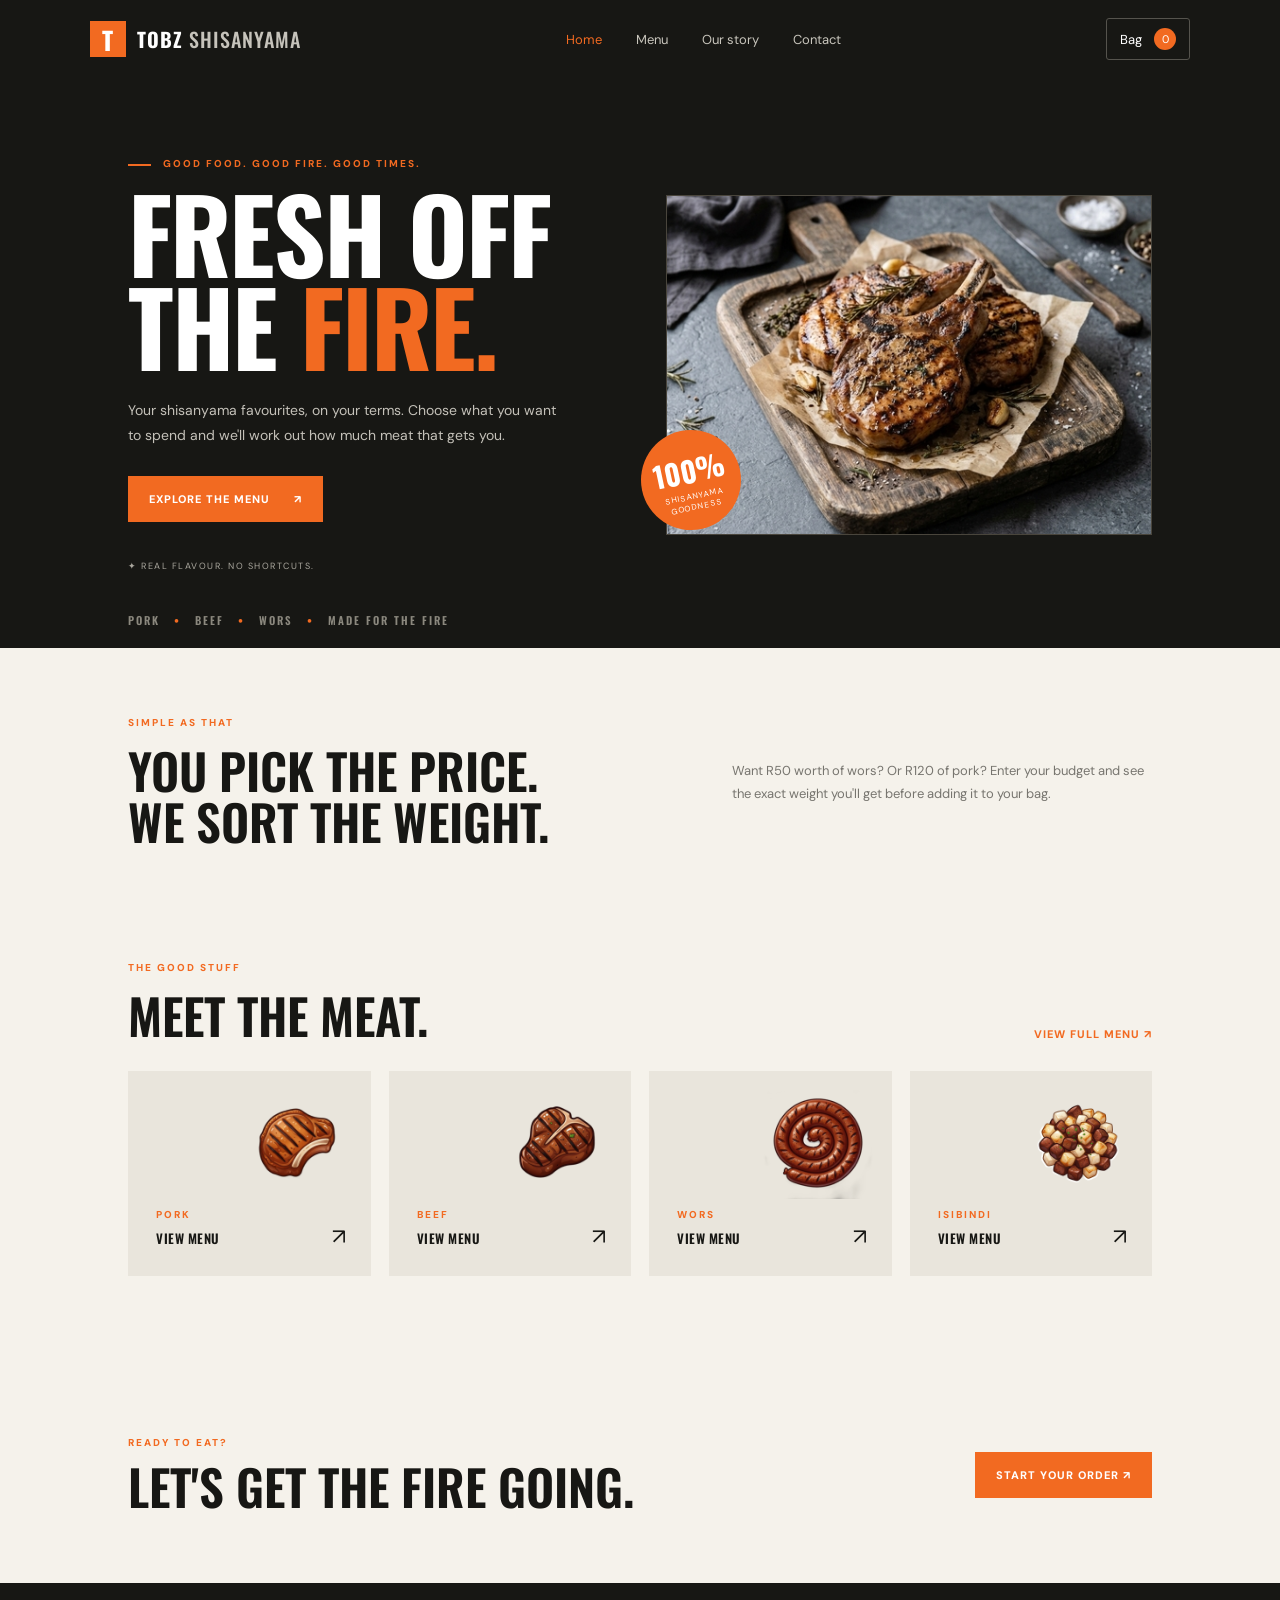
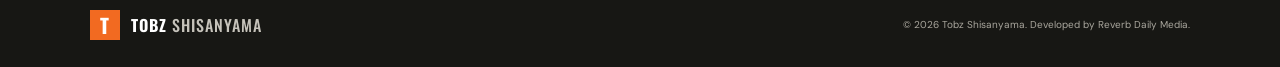
==== commit a05ab8cf: "Use Isibindi image on homepage quick menu card" ====
--- a/index.html
+++ b/index.html
@@ -28,7 +28,7 @@
 <a class="quick-card" href="menu.html#pork"><img class="quick-meat-image" src="images/Pork.png" alt="Pork"><span class="quick-type">PORK</span><strong>VIEW MENU</strong><span class="quick-arrow">↗</span></a>
 <a class="quick-card" href="menu.html#beef"><img class="quick-meat-image" src="images/Beef.png" alt="Beef"><span class="quick-type">BEEF</span><strong>VIEW MENU</strong><span class="quick-arrow">↗</span></a>
 <a class="quick-card" href="menu.html#wors"><img class="quick-meat-image" src="images/Wors.png" alt="Wors"><span class="quick-type">WORS</span><strong>VIEW MENU</strong><span class="quick-arrow">↗</span></a>
-<a class="quick-card" href="menu.html#isibindi"><img class="quick-meat-image" src="images/Beef.png" alt="Isibindi and Umhlehlo"><span class="quick-type">ISIBINDI</span><strong>VIEW MENU</strong><span class="quick-arrow">↗</span></a></div></section>
+<a class="quick-card" href="menu.html#isibindi"><img class="quick-meat-image" src="images/isibindi.png" alt="Isibindi and Umhlehlo"><span class="quick-type">ISIBINDI</span><strong>VIEW MENU</strong><span class="quick-arrow">↗</span></a></div></section>
 <section class="contact-strip"><div><p class="eyebrow">READY TO EAT?</p><h2>LET'S GET THE FIRE GOING.</h2></div><a href="menu.html" class="primary-button">START YOUR ORDER ↗</a></section>
 </main>
 <footer><a class="brand footer-brand" href="index.html"><span class="brand-mark">T</span><span>TOBZ<span class="brand-light"> SHISANYAMA</span></span></a><span>© <span class="year"></span> Tobz Shisanyama. Developed by Reverb Daily Media.</span></footer>
--- a/style.css
+++ b/style.css
@@ -1,6 +1,6 @@
 @import url('https://fonts.googleapis.com/css2?family=Bebas+Neue&display=swap');
-:root{--ink:#171714;--paper:#f5f2eb;--orange:#f26a21;--muted:#77756f;--line:#dedbd3;--white:#fff;--font:'DM Sans',sans-serif;--display:'Oswald',sans-serif}*{box-sizing:border-box}html{scroll-behavior:smooth;scroll-padding-top:90px;overscroll-behavior-y:contain}body{margin:0;background:var(--paper);color:var(--ink);font-family:var(--font)}a{color:inherit;text-decoration:none}button,input{font:inherit}button{cursor:pointer}.site-header{height:78px;padding:0 7%;display:flex;align-items:center;justify-content:space-between;background:var(--ink);color:white;position:sticky;top:0;z-index:5}.brand{display:flex;align-items:center;gap:11px;font-family:var(--display);font-size:20px;font-weight:700;letter-spacing:1px}.brand-mark{display:grid;place-items:center;width:36px;height:36px;background:var(--orange);color:white;font-size:25px}.brand-light{font-weight:500;color:#c6c3bb}.desktop-nav{display:flex;gap:34px;color:#c9c6bd;font-size:13px}.desktop-nav a:hover,.desktop-nav a.active{color:var(--orange)}.cart-trigger{display:flex;align-items:center;gap:12px;border:1px solid #55534d;background:transparent;color:white;border-radius:3px;padding:9px 13px;font-size:13px}.cart-count{display:grid;place-items:center;min-width:22px;height:22px;padding:0 5px;border-radius:50px;background:var(--orange);font-size:11px}.hero{position:relative;min-height:570px;background:var(--ink);color:white;padding:78px 10% 75px;display:grid;grid-template-columns:1fr 1fr;align-items:center;gap:5%;overflow:hidden}.hero-copy{position:relative;z-index:1}.eyebrow{font-size:10px;font-weight:800;letter-spacing:2px;color:var(--orange);margin:0 0 16px}.eyebrow span{display:inline-block;width:23px;height:2px;background:var(--orange);vertical-align:middle;margin-right:8px}.hero h1,.page-hero h1{font:700 clamp(65px,8vw,108px)/.91 var(--display);letter-spacing:-2px;margin:0 0 25px}.hero h1 em,.page-hero h1 em{font-style:normal;color:var(--orange)}.hero-description{max-width:430px;color:#c4c1b9;font-size:14px;line-height:1.8;margin-bottom:28px}.primary-button{display:inline-flex;align-items:center;gap:24px;background:var(--orange);color:white;padding:16px 21px;font-size:11px;font-weight:800;letter-spacing:1px;border:0;transition:.2s}.primary-button:hover,.add-button:hover{background:#d9530e;transform:translateY(-2px)}.hero-note{margin-top:38px;color:#aaa79e;font-size:9px;letter-spacing:1.5px}.hero-visual{position:relative;min-height:340px;display:grid;place-items:center}.hero-image-placeholder{width:100%;height:340px;background:linear-gradient(140deg,#39352d,#24231e);border:1px solid #49453c;display:flex;flex-direction:column;align-items:center;justify-content:center;gap:15px;color:#aaa69b;font-size:9px;letter-spacing:2px;text-align:center}.placeholder-icon{font-size:65px}.hero-stamp{position:absolute;bottom:5px;left:-25px;width:100px;height:100px;background:var(--orange);border-radius:50%;display:flex;flex-direction:column;align-items:center;justify-content:center;transform:rotate(-12deg)}.hero-stamp strong{font:700 29px var(--display)}.hero-stamp span{font-size:8px;line-height:1.3;letter-spacing:1px;text-align:center}.hero-bottom{position:absolute;bottom:20px;left:10%;font:600 11px var(--display);letter-spacing:2px;color:#8b887e}.hero-bottom span{color:var(--orange);padding:0 9px}.home-intro{padding:68px 10%;display:flex;align-items:center;justify-content:space-between;gap:45px}.home-intro h2,.section-heading h2,.about-section h2,.contact-strip h2,.story-content h2{font:600 clamp(34px,4vw,49px)/1.05 var(--display);margin:0}.home-intro>p{max-width:420px;font-size:13px;line-height:1.8;color:var(--muted)}.quick-menu{padding:45px 10% 90px}.section-heading{display:flex;justify-content:space-between;align-items:end}.text-link{font-size:11px;font-weight:800;color:var(--orange);letter-spacing:1px}.quick-grid{display:grid;grid-template-columns:repeat(3,1fr);gap:18px;margin-top:30px}.quick-card{position:relative;background:#e9e5dc;padding:28px;min-height:205px;display:flex;flex-direction:column;align-items:flex-start;justify-content:flex-end;transition:.2s}.quick-card:hover{transform:translateY(-4px);background:#e2dcd0}.quick-meat-image{position:absolute;top:16px;right:18px;width:112px;height:112px;object-fit:contain}.quick-type{font-size:10px;font-weight:800;letter-spacing:2px;color:var(--orange)}.quick-card strong{font:600 13px var(--display);margin-top:7px;letter-spacing:.5px}.quick-card strong small{font:400 12px var(--font);color:var(--muted)}.quick-arrow{position:absolute;bottom:25px;right:25px;font-size:22px}.contact-strip{padding:70px 10%;display:flex;justify-content:space-between;align-items:center;gap:20px}.contact-strip .eyebrow{margin-bottom:12px}footer{background:var(--ink);color:#aaa79e;padding:27px 7%;display:flex;justify-content:space-between;align-items:center;font-size:10px}.footer-brand{color:white;font-size:16px}.footer-brand .brand-mark{width:30px;height:30px;font-size:20px}.page-hero{background:var(--ink);color:white;padding:75px 10% 80px}.page-hero h1{font-size:clamp(60px,8vw,94px);margin-bottom:18px}.page-hero>p:last-child{max-width:540px;color:#c4c1b9;font-size:14px;line-height:1.7}.menu-section{padding:55px 10% 90px}.price-explainer{display:flex;align-items:center;gap:17px;background:#e9e5dc;padding:20px 23px;margin-bottom:28px}.explainer-icon{display:grid;place-items:center;flex:0 0 42px;height:42px;background:var(--orange);color:white;font-size:26px}.price-explainer strong{font:600 19px var(--display)}.price-explainer p{font-size:11px;color:var(--muted);margin:5px 0 0}.category-tabs{display:flex;gap:8px;margin:28px 0}.category-tab{border:1px solid var(--line);background:transparent;padding:10px 19px;font-size:11px;font-weight:700;color:#68665f;border-radius:2px}.category-tab.active,.category-tab:hover{background:var(--ink);border-color:var(--ink);color:white}.product-grid{display:grid;grid-template-columns:repeat(3,1fr);gap:20px}.product-card{background:white;border:1px solid #e9e6df;min-width:0;scroll-margin-top:95px}.product-image-placeholder{height:205px;background:#e9e5dc;display:flex;flex-direction:column;justify-content:center;align-items:center;gap:10px;color:#aaa397}.product-image-placeholder img{width:100%;height:100%;padding:12px;object-fit:contain}.product-info{padding:20px}.product-category{font-size:9px;font-weight:800;letter-spacing:1.7px;color:var(--orange)}.product-info h3{font:600 25px var(--display);margin:7px 0}.product-price{font-size:13px;font-weight:800;margin:0 0 20px}.product-price span{font-weight:400;color:var(--muted)}.amount-label{display:block;font-size:9px;font-weight:800;letter-spacing:1px;color:#77756f}.amount-input-wrap{height:47px;margin-top:9px;border:1px solid var(--line);display:flex;align-items:center;background:#fff}.amount-input-wrap b{padding-left:13px;color:var(--orange);font-size:15px}.amount-input-wrap input{width:100%;height:100%;border:0;outline:0;padding:0 12px;font-size:16px;font-weight:700;color:var(--ink);background:transparent}.amount-input-wrap:focus-within{border-color:var(--orange)}.weight-result{display:flex;justify-content:space-between;align-items:center;padding:14px 0;border-bottom:1px solid var(--line);margin-bottom:15px}.weight-result span{font-size:9px;font-weight:800;letter-spacing:1px;color:var(--muted)}.weight-result strong{font:600 22px var(--display)}.add-button{width:100%;display:flex;justify-content:space-between;align-items:center;background:var(--ink);color:white;border:0;padding:14px 16px;font-size:10px;font-weight:800;letter-spacing:1px;transition:.2s}.add-button span{font-size:17px}.menu-footnote{font-size:10px;color:var(--muted);margin-top:23px}.story-content{padding:85px 12%;display:grid;grid-template-columns:.8fr 1.2fr;gap:75px;align-items:center}.story-art{min-height:310px;background:#e9e5dc;display:grid;place-items:center;font-size:110px}.story-content h2{margin-bottom:20px}.story-content p:not(.eyebrow){font-size:13px;line-height:1.9;color:var(--muted)}.story-content .primary-button{margin-top:15px}.values-row{background:#e9e5dc;padding:55px 10%;display:grid;grid-template-columns:repeat(3,1fr);gap:35px}.values-row span{color:var(--orange);font:600 22px var(--display)}.values-row h3{font:600 22px var(--display);margin:12px 0 5px}.values-row p{font-size:12px;color:var(--muted);line-height:1.7}.contact-content{padding:65px 10% 85px;display:grid;grid-template-columns:repeat(3,1fr);gap:18px}.contact-card{background:#e9e5dc;padding:27px;min-height:225px}.contact-icon{font-size:27px;color:var(--orange)}.contact-card .eyebrow{margin:17px 0 8px}.contact-card h2{font:600 23px var(--display);margin:0}.contact-card p:last-child{font-size:12px;color:var(--muted);line-height:1.6}.mobile-nav{display:none}.cart-overlay{position:fixed;inset:0;background:#0009;z-index:20;display:flex;justify-content:flex-end;opacity:0;visibility:hidden;transition:.25s}.cart-overlay.open{opacity:1;visibility:visible}.cart-panel{background:var(--paper);width:min(450px,100%);height:100%;padding:27px;display:flex;flex-direction:column;transform:translateX(100%);transition:.25s}.cart-overlay.open .cart-panel{transform:translateX(0)}.cart-header{display:flex;justify-content:space-between;align-items:center;border-bottom:1px solid var(--line);padding-bottom:18px}.cart-header .eyebrow{margin-bottom:7px}.cart-header h2{font:600 29px var(--display);margin:0}.close-cart{font-size:30px;border:0;background:none}.cart-items{flex:1;overflow:auto;padding:12px 0}.empty-cart{text-align:center;padding:65px 10px;color:var(--muted)}.empty-cart span{font-size:40px}.empty-cart h3{color:var(--ink);font:600 23px var(--display)}.empty-cart p{font-size:12px}.cart-footer{border-top:1px solid var(--line);padding-top:18px}.cart-total{display:flex;justify-content:space-between;font-size:14px}.cart-total strong{font-size:18px}.cart-note{font-size:10px;color:var(--muted);line-height:1.5}.checkout-button{width:100%;padding:16px;background:var(--ink);color:white;border:0;font-size:11px;font-weight:800;letter-spacing:1px}.checkout-button:disabled{opacity:.4;cursor:not-allowed}.cart-line{display:flex;justify-content:space-between;gap:12px;padding:15px 0;border-bottom:1px solid var(--line)}.cart-line h4{margin:0 0 5px;font:600 19px var(--display)}.cart-line p{font-size:11px;color:var(--muted);margin:0}.cart-line input{width:82px;padding:8px;border:1px solid var(--line);background:white}.remove-item{border:0;background:none;color:#b64b25;font-size:11px;padding:9px 0}.cart-line-price{font-weight:800;color:var(--ink);margin-top:5px!important}.sr-only{position:absolute;width:1px;height:1px;padding:0;margin:-1px;overflow:hidden;clip:rect(0,0,0,0);white-space:nowrap;border:0}
-@media(max-width:800px){.site-header{height:68px;padding:0 5%}.brand{font-size:16px}.desktop-nav{gap:16px;font-size:11px}.hero{padding:65px 7% 75px;min-height:auto}.hero h1{font-size:75px}.hero-visual,.hero-image-placeholder{min-height:270px;height:270px}.home-intro{padding:55px 7%;gap:25px}.quick-menu{padding:40px 7% 65px}.menu-section{padding:42px 6% 75px}.product-grid{grid-template-columns:repeat(2,1fr)}.product-image-placeholder{height:170px}.story-content{padding:60px 7%;gap:35px}.contact-content{padding:50px 7%;gap:12px}.contact-card{padding:20px}.values-row{padding:45px 7%;gap:20px}}
+:root{--ink:#171714;--paper:#f5f2eb;--orange:#f26a21;--muted:#77756f;--line:#dedbd3;--white:#fff;--font:'DM Sans',sans-serif;--display:'Oswald',sans-serif}*{box-sizing:border-box}html{scroll-behavior:smooth;scroll-padding-top:90px;overscroll-behavior-y:contain}body{margin:0;background:var(--paper);color:var(--ink);font-family:var(--font)}a{color:inherit;text-decoration:none}button,input{font:inherit}button{cursor:pointer}.site-header{height:78px;padding:0 7%;display:flex;align-items:center;justify-content:space-between;background:var(--ink);color:white;position:sticky;top:0;z-index:5}.brand{display:flex;align-items:center;gap:11px;font-family:var(--display);font-size:20px;font-weight:700;letter-spacing:1px}.brand-mark{display:grid;place-items:center;width:36px;height:36px;background:var(--orange);color:white;font-size:25px}.brand-light{font-weight:500;color:#c6c3bb}.desktop-nav{display:flex;gap:34px;color:#c9c6bd;font-size:13px}.desktop-nav a:hover,.desktop-nav a.active{color:var(--orange)}.cart-trigger{display:flex;align-items:center;gap:12px;border:1px solid #55534d;background:transparent;color:white;border-radius:3px;padding:9px 13px;font-size:13px}.cart-count{display:grid;place-items:center;min-width:22px;height:22px;padding:0 5px;border-radius:50px;background:var(--orange);font-size:11px}.hero{position:relative;min-height:570px;background:var(--ink);color:white;padding:78px 10% 75px;display:grid;grid-template-columns:1fr 1fr;align-items:center;gap:5%;overflow:hidden}.hero-copy{position:relative;z-index:1}.eyebrow{font-size:10px;font-weight:800;letter-spacing:2px;color:var(--orange);margin:0 0 16px}.eyebrow span{display:inline-block;width:23px;height:2px;background:var(--orange);vertical-align:middle;margin-right:8px}.hero h1,.page-hero h1{font:700 clamp(65px,8vw,108px)/.91 var(--display);letter-spacing:-2px;margin:0 0 25px}.hero h1 em,.page-hero h1 em{font-style:normal;color:var(--orange)}.hero-description{max-width:430px;color:#c4c1b9;font-size:14px;line-height:1.8;margin-bottom:28px}.primary-button{display:inline-flex;align-items:center;gap:24px;background:var(--orange);color:white;padding:16px 21px;font-size:11px;font-weight:800;letter-spacing:1px;border:0;transition:.2s}.primary-button:hover,.add-button:hover{background:#d9530e;transform:translateY(-2px)}.hero-note{margin-top:38px;color:#aaa79e;font-size:9px;letter-spacing:1.5px}.hero-visual{position:relative;min-height:340px;display:grid;place-items:center}.hero-image-placeholder{width:100%;height:340px;background:linear-gradient(140deg,#39352d,#24231e);border:1px solid #49453c;display:flex;flex-direction:column;align-items:center;justify-content:center;gap:15px;color:#aaa69b;font-size:9px;letter-spacing:2px;text-align:center}.placeholder-icon{font-size:65px}.hero-stamp{position:absolute;bottom:5px;left:-25px;width:100px;height:100px;background:var(--orange);border-radius:50%;display:flex;flex-direction:column;align-items:center;justify-content:center;transform:rotate(-12deg)}.hero-stamp strong{font:700 29px var(--display)}.hero-stamp span{font-size:8px;line-height:1.3;letter-spacing:1px;text-align:center}.hero-bottom{position:absolute;bottom:20px;left:10%;font:600 11px var(--display);letter-spacing:2px;color:#8b887e}.hero-bottom span{color:var(--orange);padding:0 9px}.home-intro{padding:68px 10%;display:flex;align-items:center;justify-content:space-between;gap:45px}.home-intro h2,.section-heading h2,.about-section h2,.contact-strip h2,.story-content h2{font:600 clamp(34px,4vw,49px)/1.05 var(--display);margin:0}.home-intro>p{max-width:420px;font-size:13px;line-height:1.8;color:var(--muted)}.quick-menu{padding:45px 10% 90px}.section-heading{display:flex;justify-content:space-between;align-items:end}.text-link{font-size:11px;font-weight:800;color:var(--orange);letter-spacing:1px}.quick-grid{display:grid;grid-template-columns:repeat(4,1fr);gap:18px;margin-top:30px}.quick-card{position:relative;background:#e9e5dc;padding:28px;min-height:205px;display:flex;flex-direction:column;align-items:flex-start;justify-content:flex-end;transition:.2s}.quick-card:hover{transform:translateY(-4px);background:#e2dcd0}.quick-meat-image{position:absolute;top:16px;right:18px;width:112px;height:112px;object-fit:contain}.quick-type{font-size:10px;font-weight:800;letter-spacing:2px;color:var(--orange)}.quick-card strong{font:600 13px var(--display);margin-top:7px;letter-spacing:.5px}.quick-card strong small{font:400 12px var(--font);color:var(--muted)}.quick-arrow{position:absolute;bottom:25px;right:25px;font-size:22px}.contact-strip{padding:70px 10%;display:flex;justify-content:space-between;align-items:center;gap:20px}.contact-strip .eyebrow{margin-bottom:12px}footer{background:var(--ink);color:#aaa79e;padding:27px 7%;display:flex;justify-content:space-between;align-items:center;font-size:10px}.footer-brand{color:white;font-size:16px}.footer-brand .brand-mark{width:30px;height:30px;font-size:20px}.page-hero{background:var(--ink);color:white;padding:75px 10% 80px}.page-hero h1{font-size:clamp(60px,8vw,94px);margin-bottom:18px}.page-hero>p:last-child{max-width:540px;color:#c4c1b9;font-size:14px;line-height:1.7}.menu-section{padding:55px 10% 90px}.price-explainer{display:flex;align-items:center;gap:17px;background:#e9e5dc;padding:20px 23px;margin-bottom:28px}.explainer-icon{display:grid;place-items:center;flex:0 0 42px;height:42px;background:var(--orange);color:white;font-size:26px}.price-explainer strong{font:600 19px var(--display)}.price-explainer p{font-size:11px;color:var(--muted);margin:5px 0 0}.category-tabs{display:flex;gap:8px;margin:28px 0}.category-tab{border:1px solid var(--line);background:transparent;padding:10px 19px;font-size:11px;font-weight:700;color:#68665f;border-radius:2px}.category-tab.active,.category-tab:hover{background:var(--ink);border-color:var(--ink);color:white}.product-grid{display:grid;grid-template-columns:repeat(3,1fr);gap:20px}.product-card{background:white;border:1px solid #e9e6df;min-width:0;scroll-margin-top:95px}.product-image-placeholder{height:205px;background:#e9e5dc;display:flex;flex-direction:column;justify-content:center;align-items:center;gap:10px;color:#aaa397}.product-image-placeholder img{width:100%;height:100%;padding:12px;object-fit:contain}.product-info{padding:20px}.product-category{font-size:9px;font-weight:800;letter-spacing:1.7px;color:var(--orange)}.product-info h3{font:600 25px var(--display);margin:7px 0}.product-price{font-size:13px;font-weight:800;margin:0 0 20px}.product-price span{font-weight:400;color:var(--muted)}.amount-label{display:block;font-size:9px;font-weight:800;letter-spacing:1px;color:#77756f}.amount-input-wrap{height:47px;margin-top:9px;border:1px solid var(--line);display:flex;align-items:center;background:#fff}.amount-input-wrap b{padding-left:13px;color:var(--orange);font-size:15px}.amount-input-wrap input{width:100%;height:100%;border:0;outline:0;padding:0 12px;font-size:16px;font-weight:700;color:var(--ink);background:transparent}.amount-input-wrap:focus-within{border-color:var(--orange)}.weight-result{display:flex;justify-content:space-between;align-items:center;padding:14px 0;border-bottom:1px solid var(--line);margin-bottom:15px}.weight-result span{font-size:9px;font-weight:800;letter-spacing:1px;color:var(--muted)}.weight-result strong{font:600 22px var(--display)}.add-button{width:100%;display:flex;justify-content:space-between;align-items:center;background:var(--ink);color:white;border:0;padding:14px 16px;font-size:10px;font-weight:800;letter-spacing:1px;transition:.2s}.add-button span{font-size:17px}.menu-footnote{font-size:10px;color:var(--muted);margin-top:23px}.story-content{padding:85px 12%;display:grid;grid-template-columns:.8fr 1.2fr;gap:75px;align-items:center}.story-art{min-height:310px;background:#e9e5dc;display:grid;place-items:center;font-size:110px}.story-content h2{margin-bottom:20px}.story-content p:not(.eyebrow){font-size:13px;line-height:1.9;color:var(--muted)}.story-content .primary-button{margin-top:15px}.values-row{background:#e9e5dc;padding:55px 10%;display:grid;grid-template-columns:repeat(3,1fr);gap:35px}.values-row span{color:var(--orange);font:600 22px var(--display)}.values-row h3{font:600 22px var(--display);margin:12px 0 5px}.values-row p{font-size:12px;color:var(--muted);line-height:1.7}.contact-content{padding:65px 10% 85px;display:grid;grid-template-columns:repeat(3,1fr);gap:18px}.contact-card{background:#e9e5dc;padding:27px;min-height:225px}.contact-icon{font-size:27px;color:var(--orange)}.contact-card .eyebrow{margin:17px 0 8px}.contact-card h2{font:600 23px var(--display);margin:0}.contact-card p:last-child{font-size:12px;color:var(--muted);line-height:1.6}.mobile-nav{display:none}.cart-overlay{position:fixed;inset:0;background:#0009;z-index:20;display:flex;justify-content:flex-end;opacity:0;visibility:hidden;transition:.25s}.cart-overlay.open{opacity:1;visibility:visible}.cart-panel{background:var(--paper);width:min(450px,100%);height:100%;padding:27px;display:flex;flex-direction:column;transform:translateX(100%);transition:.25s}.cart-overlay.open .cart-panel{transform:translateX(0)}.cart-header{display:flex;justify-content:space-between;align-items:center;border-bottom:1px solid var(--line);padding-bottom:18px}.cart-header .eyebrow{margin-bottom:7px}.cart-header h2{font:600 29px var(--display);margin:0}.close-cart{font-size:30px;border:0;background:none}.cart-items{flex:1;overflow:auto;padding:12px 0}.empty-cart{text-align:center;padding:65px 10px;color:var(--muted)}.empty-cart span{font-size:40px}.empty-cart h3{color:var(--ink);font:600 23px var(--display)}.empty-cart p{font-size:12px}.cart-footer{border-top:1px solid var(--line);padding-top:18px}.cart-total{display:flex;justify-content:space-between;font-size:14px}.cart-total strong{font-size:18px}.cart-note{font-size:10px;color:var(--muted);line-height:1.5}.checkout-button{width:100%;padding:16px;background:var(--ink);color:white;border:0;font-size:11px;font-weight:800;letter-spacing:1px}.checkout-button:disabled{opacity:.4;cursor:not-allowed}.cart-line{display:flex;justify-content:space-between;gap:12px;padding:15px 0;border-bottom:1px solid var(--line)}.cart-line h4{margin:0 0 5px;font:600 19px var(--display)}.cart-line p{font-size:11px;color:var(--muted);margin:0}.cart-line input{width:82px;padding:8px;border:1px solid var(--line);background:white}.remove-item{border:0;background:none;color:#b64b25;font-size:11px;padding:9px 0}.cart-line-price{font-weight:800;color:var(--ink);margin-top:5px!important}.sr-only{position:absolute;width:1px;height:1px;padding:0;margin:-1px;overflow:hidden;clip:rect(0,0,0,0);white-space:nowrap;border:0}
+@media(max-width:800px){.quick-grid{grid-template-columns:repeat(2,1fr)}.site-header{height:68px;padding:0 5%}.brand{font-size:16px}.desktop-nav{gap:16px;font-size:11px}.hero{padding:65px 7% 75px;min-height:auto}.hero h1{font-size:75px}.hero-visual,.hero-image-placeholder{min-height:270px;height:270px}.home-intro{padding:55px 7%;gap:25px}.quick-menu{padding:40px 7% 65px}.menu-section{padding:42px 6% 75px}.product-grid{grid-template-columns:repeat(2,1fr)}.product-image-placeholder{height:170px}.story-content{padding:60px 7%;gap:35px}.contact-content{padding:50px 7%;gap:12px}.contact-card{padding:20px}.values-row{padding:45px 7%;gap:20px}}
 @media(max-width:600px){body{padding-bottom:68px}.site-header{height:64px;padding:0 5%}.brand{font-size:16px}.brand-light{display:none}.desktop-nav{display:none}.cart-trigger{padding:7px 10px}.hero{grid-template-columns:1fr;padding:55px 7% 76px;gap:30px}.hero h1{font-size:73px}.hero-description{font-size:13px}.hero-visual,.hero-image-placeholder{height:235px;min-height:235px}.hero-stamp{width:82px;height:82px;left:-9px}.hero-bottom{left:7%;font-size:9px}.home-intro{padding:48px 7%;display:block}.home-intro h2,.section-heading h2{font-size:37px}.home-intro>p{margin-top:16px}.quick-menu{padding:35px 6% 55px}.section-heading{align-items:flex-start;gap:15px;flex-direction:column}.quick-grid{grid-template-columns:1fr;gap:10px}.quick-card{min-height:155px}.contact-strip{padding:50px 7%;align-items:flex-start;flex-direction:column}.contact-strip h2{font-size:35px}.page-hero{padding:58px 7% 60px}.page-hero h1{font-size:68px}.menu-section{padding:30px 5% 55px}.price-explainer{padding:15px;align-items:flex-start}.price-explainer strong{font-size:16px}.category-tabs{overflow-x:auto;white-space:nowrap}.category-tab{flex:0 0 auto}.product-grid{grid-template-columns:1fr;gap:15px}.product-image-placeholder{height:200px}.product-info{padding:19px}.story-content{padding:48px 7%;grid-template-columns:1fr;gap:28px}.story-art{min-height:180px;font-size:80px}.values-row{padding:40px 8%;grid-template-columns:1fr;gap:22px}.values-row h3{margin:6px 0}.contact-content{padding:35px 6% 50px;grid-template-columns:1fr}.contact-card{min-height:160px}.mobile-nav{position:fixed;bottom:0;left:0;right:0;height:66px;z-index:9;background:#fff;border-top:1px solid var(--line);display:flex;justify-content:space-around;align-items:center;padding:4px 5px calc(4px + env(safe-area-inset-bottom));box-shadow:0 -4px 18px #1717140c}.mobile-nav a,.mobile-nav button{position:relative;display:flex;flex:1;flex-direction:column;align-items:center;justify-content:center;gap:3px;background:none;border:0;color:#89867e;font-size:9px;font-weight:700}.mobile-nav a span,.mobile-nav button span{font-size:19px;line-height:1.1}.mobile-nav .selected{color:var(--orange)}.mobile-nav i{position:absolute;top:0;right:calc(50% - 21px);font-style:normal;font-size:8px;min-width:15px;height:15px;border-radius:50%;background:var(--orange);color:white;display:grid;place-items:center}.cart-panel{padding:22px}.footer-brand{font-size:15px}footer{padding:24px 6%;gap:12px;align-items:flex-start;flex-direction:column}}
 
 
